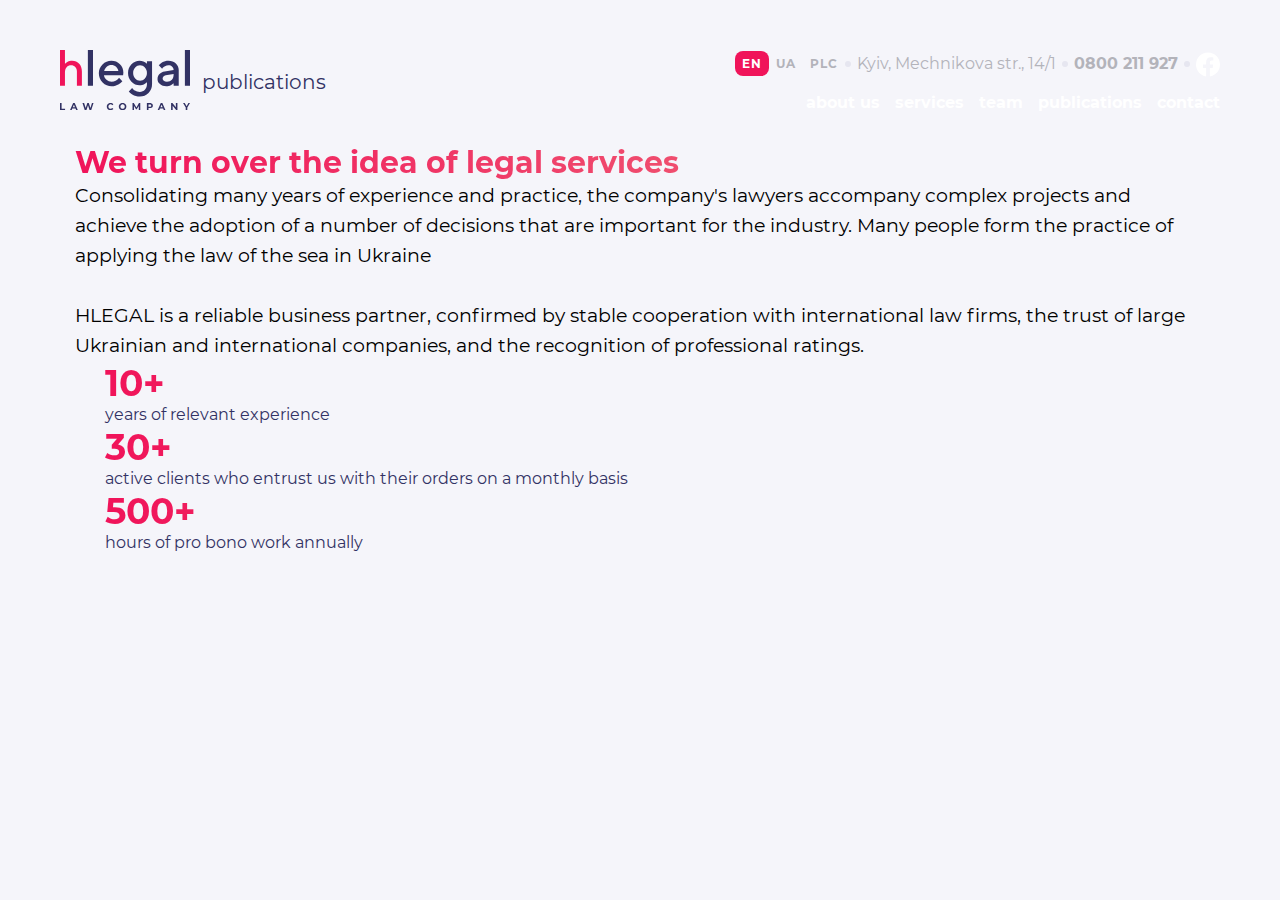
==== app/about.html @ d2486091 "about.html" ====
<!DOCTYPE html>
<html lang="en">
<head>
    <meta charset="UTF-8">
    <meta http-equiv="X-UA-Compatible" content="IE=edge">
    <meta name="viewport" content="width=device-width, initial-scale=1.0">
    <link rel="stylesheet" href="css/style.css">
    <title>Document</title>
</head>
<body class="body">
    <div class="container">
        <header class="header">
            <div class="header__top">
                <div class="header__lang header__lang--white">
                    <a class="header__lang-item  header__lang-item--active header__lang-item--white" href="#">en</a>
                    <a class="header__lang-item " href="#">ua</a>
                    <a class="header__lang-item" href="#">plc</a>
                </div>
                <div class="header__adress">Kyiv, Mechnikova str., 14/1</div>
                <a class="header__phone header__phone--white" href="tel:0800211927">0800 211 927</a>
                <a class="header__fb header__fb--white" href="#">
                    <svg width="24" height="25" viewBox="0 0 24 25" fill="none" xmlns="http://www.w3.org/2000/svg">
                        <path d="M24 12.5733C24 5.90541 18.6274 0.5 12 0.5C5.37258 0.5 0 5.90541 0 12.5733C0 18.5995 4.38823 23.5943 10.125 24.5V16.0633H7.07813V12.5733H10.125V9.91343C10.125 6.88755 11.9165 5.21615 14.6576 5.21615C15.9705 5.21615 17.3438 5.45195 17.3438 5.45195V8.42313H15.8306C14.3399 8.42313 13.875 9.35379 13.875 10.3086V12.5733H17.2031L16.6711 16.0633H13.875V24.5C19.6118 23.5943 24 18.5995 24 12.5733Z" fill="white"/>
                        </svg>
                </a>
            </div>
            <div class="header__logos">
                <a class="header__logo" href="#">
                    <img class="img-resonsive" src="./img/logo-black.svg" width="130" height="60"alt="">
                </a>
                <div class="header__page">
                    publications
                </div>
            </div>
            <nav class="main-menu">
                <button class="main-menu__btn main-menu__btn--white" type="button"></button>
                <ul class="main-menu__list">
                    <li><a href="#">about us</a></li>
                    <li><a href="#">services</a></li>
                    <li><a href="#">team</a></li>
                    <li><a href="#">publications</a></li>
                    <li class="main-menu__link"><a href="#">contact</a></li>
                </ul>
            </nav>
        </header>
    </div>
    <main class="main-white">
        <div class="container">
            <section class="main-white__intro">
                <h2>We turn over the idea of legal services</h2>
                <article class="main-white__text">
                    <h4 class="visually-hidden">Intro</h4>
                    <p class="main-white__padding">Consolidating many years of experience and practice, the company's lawyers accompany complex projects and achieve the adoption of a number of decisions that are important for the industry. Many people form the practice of applying the law of the sea in Ukraine</p>
                    <p>HLEGAL is a reliable business partner, confirmed by stable cooperation with international law firms, the trust of large Ukrainian and international companies, and the recognition of professional ratings.</p>
                </article>
                <div class="main-white__info">
                    <div class="main-white__item">
                        <p>10+</p>
                        <p>years of relevant experience</p>
                    </div>
                    <div class="main-white__item">
                        <p>30+</p>
                        <p>active clients who entrust us with their orders on a monthly basis</p>
                    </div>
                    <div class="main-white__item">
                        <p>500+</p>
                        <p>hours of pro bono work annually</p>
                    </div>
                </div>
            </section>
        </div>
    </main>
</body>
---- app/css/style.css ----
@font-face {
  font-family: 'Montserrat';
  src: url("../fonts/montserrat_bold.woff2") format("woff2"), url("../fonts/montserrat_bold.woff") format("woff");
  font-weight: 700;
  font-style: normal;
}

@font-face {
  font-family: 'Montserrat';
  src: url("../fonts/montserrat_regular.woff2") format("woff2"), url("../fonts/montserrat_regular.woff") format("woff");
  font-weight: 400;
  font-style: normal;
}

* {
  -webkit-box-sizing: border-box;
          box-sizing: border-box;
  margin: 0;
  text-decoration: none;
}

.body {
  font-family: 'Montserrat', 'Times New Roman', sans-serif;
  font-style: normal;
  font-weight: 400;
  background: #F5F5FA;
}

.container {
  max-width: 1470px;
  min-width: 375px;
  margin: 0 auto;
  padding: 0 15px;
}

.visually-hidden {
  position: absolute;
  width: 1px;
  height: 1px;
  margin: -1px;
  border: 0;
  padding: 0;
  clip: rect(0 0 0 0);
  overflow: hidden;
}

.img-resonsive {
  max-width: 100%;
  height: auto;
}

@media screen and (min-width: 768px) {
  .container {
    padding: 0 60px;
  }
  .container--clients {
    max-width: 1024px;
    min-width: 768px;
    padding: 0;
  }
}

@media screen and (min-width: 1024px) {
  .container--clients {
    max-width: 1470px;
    min-width: 1024px;
  }
}

.h-bg {
  background-image: url(../../img/symbol-sm.png);
  background-repeat: no-repeat;
  -o-object-fit: cover;
     object-fit: cover;
  height: 600px;
}

.h-bg__content {
  display: -webkit-box;
  display: -ms-flexbox;
  display: flex;
  -webkit-box-orient: vertical;
  -webkit-box-direction: normal;
      -ms-flex-direction: column;
          flex-direction: column;
  -webkit-box-align: center;
      -ms-flex-align: center;
          align-items: center;
  -webkit-box-pack: justify;
      -ms-flex-pack: justify;
          justify-content: space-between;
  height: 339px;
}

.h-bg__content h1 {
  font-weight: 700;
  font-size: 38px;
  line-height: 46px;
  text-align: center;
  color: #FFFFFF;
  padding-top: 129px;
  padding-bottom: 159px;
}

.h-bg__content a {
  width: 42px;
  height: 42px;
}

.h-bg__content a:hover circle {
  stroke: #F0145A;
}

.h-bg__content a:hover path {
  stroke: #F0145A;
}

@media screen and (min-width: 768px) {
  .h-bg {
    background-image: url(../../img/symbol-tabl.png);
    background-repeat: no-repeat;
    height: 1024px;
  }
  .h-bg__content h1 {
    padding-top: 269px;
    padding-bottom: 417px;
  }
}

@media screen and (min-width: 1024px) {
  .h-bg {
    background-image: url(../../img/symbol-lab.png);
    background-position: center top;
    height: 768px;
  }
  .h-bg__content h1 {
    padding-top: 245px;
    padding-bottom: 289px;
  }
}

.header {
  display: grid;
  grid-template-columns: 1fr -webkit-min-content;
  grid-template-columns: 1fr min-content;
  grid-template-rows: -webkit-min-content -webkit-min-content;
  grid-template-rows: min-content min-content;
  -webkit-box-align: center;
      -ms-flex-align: center;
          align-items: center;
}

.header__top {
  grid-column: span 2;
  display: -webkit-box;
  display: -ms-flexbox;
  display: flex;
  -webkit-box-pack: justify;
      -ms-flex-pack: justify;
          justify-content: space-between;
  -webkit-box-align: center;
      -ms-flex-align: center;
          align-items: center;
  padding: 10px 15px;
  background: rgba(245, 245, 250, 0.2);
  margin: 0 -15px;
}

.header__lang {
  display: -webkit-box;
  display: -ms-flexbox;
  display: flex;
}

.header__lang-item {
  font-weight: 700;
  font-size: 12px;
  line-height: 15px;
  color: #ffffff;
  text-align: center;
  letter-spacing: 1px;
  text-decoration: none;
  text-transform: uppercase;
  padding: 5px 7px;
  border-radius: 8px;
}

.header__lang-item:not(.header__lang-item--active):hover {
  color: #ffffff;
  background-color: rgba(255, 255, 255, 0.2);
}

.header__lang-item:not(.header__lang-item--active):active {
  color: #ffffff;
  background-color: #F0145A;
}

.header__lang-item--active {
  color: #ffffff;
  background-color: #F0145A;
}

.header__lang--white a:not(.header__lang-item--active) {
  color: #B3B3BA;
}

.header__lang--white a:not(.header__lang-item--active):not(.header__lang-item--active):hover {
  color: #ffffff;
  background-color: #F0145A;
}

.header__phone {
  font-weight: 700;
  font-size: 16px;
  line-height: 20px;
  color: #ffffff;
  text-decoration: none;
}

.header__phone:hover {
  color: #F0145A;
}

.header__phone--white {
  color: #B3B3BA;
}

.header__adress {
  font-weight: 400;
  font-size: 16px;
  line-height: 20px;
  color: #B3B3BA;
}

.header__fb {
  width: 24px;
  height: 24px;
}

.header__fb:hover path {
  fill: #F0145A;
}

.header__adress, .header__fb {
  display: none;
}

.header__logos {
  display: -webkit-box;
  display: -ms-flexbox;
  display: flex;
  -webkit-box-align: center;
      -ms-flex-align: center;
          align-items: center;
}

.header__logo {
  padding-top: 15px;
  width: 69px;
}

.header__page {
  display: -webkit-box;
  display: -ms-flexbox;
  display: flex;
  -webkit-box-align: center;
      -ms-flex-align: center;
          align-items: center;
  font-weight: 400;
  font-size: 20px;
  line-height: 24px;
  color: #323264;
}

.header__page::before {
  content: '';
  display: inline-block;
  background-image: url("../../img/slash-verysmall.svg");
  width: 12px;
  height: 26px;
}

@media screen and (min-width: 768px) {
  .header {
    grid-template-columns: 1fr;
    grid-template-rows: -webkit-min-content -webkit-min-content -webkit-min-content;
    grid-template-rows: min-content min-content min-content;
    padding-top: 50px;
  }
  .header__top {
    display: -webkit-box;
    display: -ms-flexbox;
    display: flex;
    -webkit-box-pack: start;
        -ms-flex-pack: start;
            justify-content: flex-start;
    -webkit-box-align: center;
        -ms-flex-align: center;
            align-items: center;
    padding: 0 15px;
    background: none;
  }
  .header__adress {
    display: -webkit-box;
    display: -ms-flexbox;
    display: flex;
    -webkit-box-align: center;
        -ms-flex-align: center;
            align-items: center;
  }
  .header__adress::before {
    content: '';
    margin-right: 6px;
    display: inline-block;
    width: 6px;
    height: 6px;
    border-radius: 50%;
    background-color: #E6E6F0;
  }
  .header__phone {
    display: -webkit-box;
    display: -ms-flexbox;
    display: flex;
    -webkit-box-align: center;
        -ms-flex-align: center;
            align-items: center;
  }
  .header__phone::before {
    content: '';
    margin: 0 6px;
    display: inline-block;
    width: 6px;
    height: 6px;
    border-radius: 50%;
    background-color: #E6E6F0;
  }
  .header__phone::after {
    content: '';
    margin: 0 6px;
    display: inline-block;
    width: 6px;
    height: 6px;
    border-radius: 50%;
    background-color: #E6E6F0;
  }
  .header__fb {
    display: block;
  }
  .header__logos {
    grid-column: span 2;
  }
  .header__logo {
    padding: 30px 0;
    width: 130px;
  }
}

@media screen and (min-width: 1024px) {
  .header {
    grid-template-columns: 1fr -webkit-max-content;
    grid-template-columns: 1fr max-content;
    grid-template-rows: -webkit-min-content -webkit-min-content;
    grid-template-rows: min-content min-content;
    gap: 16.5px;
    padding-top: 50px;
  }
  .header__top {
    align-self: flex-end;
    padding: 0 15px;
    grid-column-start: 2;
  }
  .header__logos {
    grid-column-start: 1;
    grid-column-end: 2;
    grid-row-start: 1;
    grid-row-end: -1;
  }
  .header__logo {
    padding: 0;
    width: 130px;
  }
}

.main-menu__btn {
  width: 32px;
  height: 32px;
  background-image: url(../../img/hamburger-white.png);
  border: 0;
  background-color: transparent;
  cursor: pointer;
}

.main-menu__btn--white {
  background-image: url(../../img/hamburger.png);
}

.main-menu__list {
  position: absolute;
  right: 0;
  top: 102px;
  width: 100%;
  list-style: none;
  padding: 64px 12px 12px 12px;
  text-align: center;
  background: #FFFFFF;
  border-radius: 12px 12px 0px 0px;
  display: none;
}

.main-menu__list li:not(:last-child) {
  padding-bottom: 15px;
}

.main-menu__list a {
  font-weight: 700;
  font-size: 24px;
  line-height: 29px;
  color: #24A3FF;
  text-decoration: none;
  padding: 7px 0;
}

.main-menu__list a:hover {
  color: #0085FF;
}

.main-menu__list a:active {
  color: #006CCF;
}

.main-menu__list .accent {
  color: #F0145A;
}

@media screen and (min-width: 768px) {
  .main-menu__btn {
    display: none;
  }
  .main-menu__list {
    position: relative;
    right: 0;
    top: 0;
    display: -webkit-box;
    display: -ms-flexbox;
    display: flex;
    list-style: none;
    padding: 12px;
    text-align: center;
    background: none;
    border-radius: 0;
    padding: 0;
  }
  .main-menu__list li {
    margin-right: 15px;
    padding: 0;
  }
  .main-menu__list li:not(:last-child) {
    padding-bottom: 0;
  }
  .main-menu__list li a {
    padding: 0;
    padding-bottom: 3px;
    font-weight: 700;
    font-size: 16px;
    line-height: 20px;
    color: #ffffff;
  }
  .main-menu__list li a:hover {
    color: #ffffff;
    border-bottom: 2px solid #ffffff;
  }
  .main-menu__list li a:active {
    color: #F0145A;
    border-bottom: 2px solid #F0145A;
  }
}

@media screen and (min-width: 1024px) {
  .main-menu {
    -ms-flex-item-align: start;
        align-self: flex-start;
  }
  .main-menu__list {
    -webkit-box-pack: end;
        -ms-flex-pack: end;
            justify-content: flex-end;
  }
  .main-menu li:last-child {
    margin-right: 0;
  }
}

.gradient {
  position: relative;
  background: linear-gradient(228.57deg, #323264 11.93%, #323264 57.17%, #643E72 87.46%);
  border-radius: 0px 0px 12px 12px;
}

.gradient::before {
  content: '';
  background: #CACADB;
  border-radius: 0px 0px 12px 12px;
  position: absolute;
  left: 20px;
  right: 20px;
  bottom: -10px;
  height: 10px;
}

.gradient::after {
  content: '';
  background: #E7E7F2;
  border-radius: 0px 0px 12px 12px;
  position: absolute;
  left: 40px;
  right: 40px;
  bottom: -20px;
  height: 10px;
}

.gradient-slider {
  padding: 30px 15px;
}

.gradient-slider__block {
  border-bottom: 4px solid rgba(255, 255, 255, 0.3);
}

.gradient-slider__box {
  display: -webkit-box;
  display: -ms-flexbox;
  display: flex;
  overflow: auto;
  overflow: -mon-scrollbars-none;
  -ms-overflow-style: none;
}

.gradient-slider__box::-webkit-scrollbar {
  width: 0;
}

.gradient-slider__box button {
  cursor: pointer;
  white-space: nowrap;
  font-weight: 700;
  font-size: 30px;
  line-height: 37px;
  color: #B3B3BA;
  background-color: transparent;
  border: none;
  padding: 0;
  margin-right: 30px;
}

.gradient-slider__btn--active {
  background: linear-gradient(90.13deg, #EF8080 0.84%, #F0145A 99.96%);
  -webkit-background-clip: text;
  -webkit-text-fill-color: transparent;
  background-clip: text;
  text-fill-color: transparent;
  font-weight: 700;
  font-size: 30px;
  line-height: 37px;
}

.gradient-slider__btn:not(.gradient-slider__btn--active):hover {
  background: linear-gradient(323.35deg, #F0145A 6.7%, #693264 70.36%);
  -webkit-background-clip: text;
  -webkit-text-fill-color: transparent;
  background-clip: text;
  text-fill-color: transparent;
}

.gradient-slider__btn:not(.gradient-slider__btn--active):active {
  background: linear-gradient(90.13deg, #EF8080 0.84%, #F0145A 99.96%);
  -webkit-background-clip: text;
  -webkit-text-fill-color: transparent;
  background-clip: text;
  text-fill-color: transparent;
  font-weight: 700;
  font-size: 30px;
  line-height: 37px;
}

.gradient-slider__text {
  padding-top: 30px;
}

.gradient-slider__text h3 {
  font-weight: 700;
  font-size: 20px;
  line-height: 24px;
  color: #ffffff;
  padding-bottom: 30px;
}

.gradient-slider__text p {
  font-weight: 400;
  font-size: 19px;
  line-height: 30px;
  color: #ffffff;
}

@media screen and (min-width: 768px) {
  .gradient-slider {
    padding: 60px 0;
  }
  .gradient-slider button {
    white-space: nowrap;
    font-size: 38px;
    line-height: 46px;
    margin-right: 30px;
  }
  .gradient-slider__btn:not(.gradient-slider__btn--active):hover {
    font-size: 38px;
    line-height: 46px;
  }
  .gradient-slider__text {
    padding-right: 15px;
    padding-top: 60px;
  }
  .gradient-slider__text h3 {
    font-weight: 700;
    font-size: 30px;
    line-height: 37px;
    color: #ffffff;
  }
}

@media screen and (min-width: 1024px) {
  .gradient-slider {
    display: grid;
    grid-template-columns: -webkit-min-content 1fr;
    grid-template-columns: min-content 1fr;
    grid-template-rows: -webkit-min-content;
    grid-template-rows: min-content;
    gap: 60px;
    -webkit-box-align: center;
        -ms-flex-align: center;
            align-items: center;
  }
  .gradient-slider__block {
    width: 439px;
    height: 303px;
    border-bottom: 0;
  }
  .gradient-slider__box {
    -webkit-box-orient: vertical;
    -webkit-box-direction: normal;
        -ms-flex-direction: column;
            flex-direction: column;
    -webkit-box-align: end;
        -ms-flex-align: end;
            align-items: flex-end;
    padding-right: 60px;
    border-right: 4px solid rgba(255, 255, 255, 0.3);
  }
  .gradient-slider__box button {
    text-align: right;
    -ms-flex-preferred-size: content;
        flex-basis: content;
    margin: 15px 0;
  }
  .gradient-slider__text {
    padding: 0;
  }
}

.gradient-content {
  display: -webkit-box;
  display: -ms-flexbox;
  display: flex;
  -webkit-box-orient: vertical;
  -webkit-box-direction: normal;
      -ms-flex-direction: column;
          flex-direction: column;
  padding: 0px 15px 60px;
}

.gradient-content__block {
  display: grid;
  grid-template-columns: 1fr;
  grid-template-rows: repeat(6, -webkit-min-content);
  grid-template-rows: repeat(6, min-content);
}

.gradient-content__arrow {
  -ms-flex-item-align: start;
      align-self: flex-start;
  display: -webkit-box;
  display: -ms-flexbox;
  display: flex;
  -webkit-box-align: center;
      -ms-flex-align: center;
          align-items: center;
  justify-items: flex-start;
  margin-bottom: 10px;
  font-weight: 700;
  font-size: 14px;
  line-height: 17px;
  color: #24A3FF;
  letter-spacing: 1px;
  text-transform: uppercase;
  text-decoration: none;
}

.gradient-content__arrow::after {
  content: '';
  display: inline-block;
  border: 3px solid #24A3FF;
  border-width: 0 3px 3px 0;
  display: inline-block;
  padding: 3px;
  transform: rotate(-45deg);
  -webkit-transform: rotate(-45deg);
}

.gradient-content__arrow:hover {
  color: #F0145A;
}

.gradient-content__arrow:hover::after {
  border: 3px solid #F0145A;
  border-left: 0;
  border-top: 0;
}

.gradient-content__title {
  background: linear-gradient(90.13deg, #F0145A 0.84%, #EF8080 99.96%);
  -webkit-background-clip: text;
  -webkit-text-fill-color: transparent;
  background-clip: text;
  text-fill-color: transparent;
  font-weight: 700;
  font-size: 30px;
  line-height: 37px;
}

.gradient-content__box {
  padding-top: 30px;
}

.gradient-content__box h3 {
  font-weight: 700;
  font-size: 22px;
  line-height: 27px;
  color: #24A3FF;
  padding-top: 30px;
  padding-bottom: 15px;
}

.gradient-content__box p {
  font-weight: 400;
  font-size: 16px;
  line-height: 26px;
  color: #ffffff;
}

.gradient-content__icon {
  display: inline-block;
  background: #ffffff;
  border-radius: 24px;
  padding: 14px;
}

.gradient-content__icon img {
  display: block;
}

@media screen and (min-width: 768px) {
  .gradient-content {
    padding-left: 0;
    padding-right: 0;
  }
  .gradient-content__title {
    font-size: 38px;
    line-height: 46px;
  }
  .gradient-content__block {
    display: grid;
    grid-template-columns: 1fr  1fr;
    grid-template-rows: repeat(3, -webkit-min-content);
    grid-template-rows: repeat(3, min-content);
    gap: 60px;
    padding-top: 60px;
  }
  .gradient-content__box {
    padding-top: 0;
  }
  .gradient-content__box h3 {
    font-weight: 700;
    font-size: 22px;
    line-height: 27px;
    color: #24A3FF;
    padding-top: 30px;
    padding-bottom: 15px;
  }
  .gradient-content__box p {
    font-weight: 400;
    font-size: 16px;
    line-height: 26px;
    color: #ffffff;
  }
}

@media screen and (min-width: 1024px) {
  .gradient-content__block {
    display: grid;
    grid-template-columns: 1fr  1fr 1fr;
    grid-template-rows: repeat(2, -webkit-min-content);
    grid-template-rows: repeat(2, min-content);
  }
}

.main-content {
  padding-top: 50px;
}

.main-content__slider {
  display: grid;
  grid-template-columns: 1fr;
  grid-template-rows: -webkit-min-content -webkit-min-content -webkit-min-content;
  grid-template-rows: min-content min-content min-content;
  gap: 30px;
}

.main-content__pic {
  padding: 0 15px;
}

.main-content__pic img {
  height: 500px;
  width: 100%;
  -o-object-fit: cover;
     object-fit: cover;
  display: block;
  border-radius: 12px 12px 0px 0px;
}

.main-content__text {
  display: -webkit-box;
  display: -ms-flexbox;
  display: flex;
  -webkit-box-orient: vertical;
  -webkit-box-direction: normal;
      -ms-flex-direction: column;
          flex-direction: column;
  padding: 0 30px 30px 45px;
}

.main-content__title {
  background: linear-gradient(90.13deg, #F0145A 0.84%, #EF8080 99.96%);
  -webkit-background-clip: text;
  -webkit-text-fill-color: transparent;
  background-clip: text;
  text-fill-color: transparent;
  font-weight: 700;
  font-size: 30px;
  line-height: 37px;
  padding-top: 5px;
  padding-bottom: 30px;
}

.main-content__regular {
  font-weight: 700;
  font-size: 16px;
  line-height: 20px;
  color: #B3B3BA;
  padding-bottom: 6px;
}

.main-content__small {
  font-weight: 400;
  font-size: 14px;
  line-height: 22px;
  color: #B3B3BA;
}

.main-content__btn {
  justify-self: center;
}

.main-content__circle {
  width: 16px;
  height: 16px;
  border-radius: 50%;
  border: 0;
  background-color: rgba(36, 163, 255, 0.2);
}

.main-content__circle:hover:not(.main-content__circle--active) {
  background-color: rgba(36, 163, 255, 0.6);
}

.main-content__circle--active {
  background-color: #24a3ff;
}

.main-content__circle:active {
  background-color: #24a3ff;
}

.main-content__clients {
  text-align: center;
  padding-top: 60px;
  margin: 0 -15px;
}

.main-content__clients h2 {
  font-weight: 700;
  font-size: 14px;
  line-height: 17px;
  color: #323264;
  letter-spacing: 1px;
  text-transform: uppercase;
  padding-bottom: 30px;
}

.main-content__list--none {
  display: none;
}

.main-content__list-1 {
  height: 120px;
  background: #1C4280;
  display: -webkit-box;
  display: -ms-flexbox;
  display: flex;
  -webkit-box-pack: center;
      -ms-flex-pack: center;
          justify-content: center;
  -webkit-box-align: center;
      -ms-flex-align: center;
          align-items: center;
}

.main-content__list-1 img {
  padding: 0;
  width: 217px;
  height: 48px;
}

.main-content__list-2 {
  height: 120px;
  background: #143646;
  display: -webkit-box;
  display: -ms-flexbox;
  display: flex;
  -webkit-box-pack: center;
      -ms-flex-pack: center;
          justify-content: center;
  -webkit-box-align: center;
      -ms-flex-align: center;
          align-items: center;
}

.main-content__list-2 img {
  padding: 0;
  width: 199px;
  height: 32px;
}

.main-content__list-3 {
  height: 120px;
  background: transparent;
  background: -webkit-gradient(linear, left bottom, left top, from(#F48B30), to(#F48B30)), #F48B30;
  background: linear-gradient(0deg, #F48B30, #F48B30), #F48B30;
  display: -webkit-box;
  display: -ms-flexbox;
  display: flex;
  -webkit-box-pack: center;
      -ms-flex-pack: center;
          justify-content: center;
  -webkit-box-align: center;
      -ms-flex-align: center;
          align-items: center;
}

.main-content__list-3 img {
  padding: 0;
  width: 179px;
  height: 44px;
}

.main-content__list-4 {
  height: 120px;
  background: #9E4DC3;
  display: -webkit-box;
  display: -ms-flexbox;
  display: flex;
  -webkit-box-pack: center;
      -ms-flex-pack: center;
          justify-content: center;
  -webkit-box-align: center;
      -ms-flex-align: center;
          align-items: center;
}

.main-content__list-4 img {
  padding: 0;
  width: 180px;
  height: 42px;
}

.main-content__list-5 {
  height: 120px;
  background: #FD9339;
  display: -webkit-box;
  display: -ms-flexbox;
  display: flex;
  -webkit-box-pack: center;
      -ms-flex-pack: center;
          justify-content: center;
  -webkit-box-align: center;
      -ms-flex-align: center;
          align-items: center;
}

.main-content__list-5 img {
  padding: 0;
  width: 174px;
  height: 44px;
}

.main-content__list-6 {
  height: 120px;
  background: #E2E2E4;
  display: -webkit-box;
  display: -ms-flexbox;
  display: flex;
  -webkit-box-pack: center;
      -ms-flex-pack: center;
          justify-content: center;
  -webkit-box-align: center;
      -ms-flex-align: center;
          align-items: center;
}

.main-content__list-6 img {
  padding: 0;
  width: 194px;
  height: 48px;
}

.main-content__list-7 {
  height: 120px;
  background: #C71C36;
  display: -webkit-box;
  display: -ms-flexbox;
  display: flex;
  -webkit-box-pack: center;
      -ms-flex-pack: center;
          justify-content: center;
  -webkit-box-align: center;
      -ms-flex-align: center;
          align-items: center;
}

.main-content__list-7 img {
  padding: 0;
  width: 138px;
  height: 61px;
}

.main-content__list-8 {
  height: 120px;
  background: #DCF3F9;
  display: -webkit-box;
  display: -ms-flexbox;
  display: flex;
  -webkit-box-pack: center;
      -ms-flex-pack: center;
          justify-content: center;
  -webkit-box-align: center;
      -ms-flex-align: center;
          align-items: center;
}

.main-content__list-8 img {
  padding: 0;
  width: 146px;
  height: 76px;
}

.main-content__list-9 {
  height: 120px;
  background: #E2E2E4;
  display: -webkit-box;
  display: -ms-flexbox;
  display: flex;
  -webkit-box-pack: center;
      -ms-flex-pack: center;
          justify-content: center;
  -webkit-box-align: center;
      -ms-flex-align: center;
          align-items: center;
}

.main-content__list-9 img {
  padding: 0;
  width: 182px;
  height: 60px;
}

.main-content__list-10 {
  height: 120px;
  background: #282240;
  display: -webkit-box;
  display: -ms-flexbox;
  display: flex;
  -webkit-box-pack: center;
      -ms-flex-pack: center;
          justify-content: center;
  -webkit-box-align: center;
      -ms-flex-align: center;
          align-items: center;
}

.main-content__list-10 img {
  padding: 0;
  width: 181px;
  height: 38px;
}

.main-content__list-11 {
  height: 120px;
  background: #1D4568;
  display: -webkit-box;
  display: -ms-flexbox;
  display: flex;
  -webkit-box-pack: center;
      -ms-flex-pack: center;
          justify-content: center;
  -webkit-box-align: center;
      -ms-flex-align: center;
          align-items: center;
}

.main-content__list-11 img {
  padding: 0;
  width: 189px;
  height: 46px;
}

.main-content__list-12 {
  height: 120px;
  background: #000000;
  display: -webkit-box;
  display: -ms-flexbox;
  display: flex;
  -webkit-box-pack: center;
      -ms-flex-pack: center;
          justify-content: center;
  -webkit-box-align: center;
      -ms-flex-align: center;
          align-items: center;
}

.main-content__list-12 img {
  padding: 0;
  width: 152px;
  height: 95px;
}

.main-content__list {
  display: none;
}

.main-content__recommended {
  padding-top: 30px;
}

.main-content__recommended h2 {
  background: linear-gradient(90.13deg, #F0145A 0.84%, #EF8080 99.96%);
  -webkit-background-clip: text;
  -webkit-text-fill-color: transparent;
  background-clip: text;
  text-fill-color: transparent;
  font-weight: 700;
  font-size: 30px;
  line-height: 37px;
  padding-top: 5px;
  padding-bottom: 30px;
}

.main-content__block {
  display: grid;
  grid-template-columns: 1fr;
  grid-template-rows: repeat(3, -webkit-min-content);
  grid-template-rows: repeat(3, min-content);
}

.main-content__arrow {
  -ms-flex-item-align: start;
      align-self: flex-start;
  font-weight: 700;
  font-size: 14px;
  line-height: 17px;
  color: #24A3FF;
  display: -webkit-box;
  display: -ms-flexbox;
  display: flex;
  -webkit-box-align: center;
      -ms-flex-align: center;
          align-items: center;
  letter-spacing: 1px;
  text-transform: uppercase;
  text-decoration: none;
}

.main-content__arrow::after {
  content: '';
  display: inline-block;
  border: 3px solid #24A3FF;
  border-width: 0 3px 3px 0;
  display: inline-block;
  padding: 3px;
  transform: rotate(-45deg);
  -webkit-transform: rotate(-45deg);
}

.main-content__arrow:hover {
  color: #F0145A;
}

.main-content__arrow:hover::after {
  border: 3px solid #F0145A;
  border-left: 0;
  border-top: 0;
}

.main-content__item img {
  border-radius: 8px 8px 0px 0px;
  width: 100%;
  height: 200px;
  -o-object-fit: cover;
     object-fit: cover;
}

.main-content__box {
  padding: 30px;
}

.main-content__box h3 {
  font-weight: 700;
  font-size: 16px;
  line-height: 20px;
  color: #24A3FF;
}

.main-content__date {
  font-weight: 700;
  font-size: 12px;
  line-height: 15px;
  color: #B3B3BA;
  letter-spacing: 1px;
  text-transform: uppercase;
  padding-top: 15px;
  padding-bottom: 34px;
}

.main-content__info {
  font-weight: 400;
  font-size: 14px;
  line-height: 22px;
  color: #000000;
}

@media screen and (min-width: 768px) {
  .main-content {
    padding-top: 80px;
  }
  .main-content__slider {
    margin: 0;
    display: grid;
    grid-template-columns: 1fr;
    grid-template-rows: -webkit-min-content -webkit-min-content -webkit-min-content;
    grid-template-rows: min-content min-content min-content;
  }
  .main-content__title {
    font-size: 38px;
    line-height: 46px;
  }
  .main-content__text {
    padding-bottom: 30px;
  }
  .main-content__clients {
    margin: 0;
  }
  .main-content__grid {
    display: grid;
    grid-template-columns: repeat(3, 1fr);
    grid-template-rows: repeat(4, 120px);
  }
  .main-content__list {
    display: -webkit-box;
    display: -ms-flexbox;
    display: flex;
  }
  .main-content__recommended {
    display: -webkit-box;
    display: -ms-flexbox;
    display: flex;
    -webkit-box-orient: vertical;
    -webkit-box-direction: normal;
        -ms-flex-direction: column;
            flex-direction: column;
    -webkit-box-pack: center;
        -ms-flex-pack: center;
            justify-content: center;
  }
  .main-content__block {
    display: grid;
    grid-template-columns: repeat(2, 1fr);
    grid-template-rows: repeat(2, -webkit-min-content);
    grid-template-rows: repeat(2, min-content);
    gap: 30px;
  }
  .main-content__item--span {
    grid-column: span 2;
  }
}

@media screen and (min-width: 1024px) {
  .main-content__slider {
    margin: 0;
    display: grid;
    grid-template-columns: -webkit-min-content 1fr;
    grid-template-columns: min-content 1fr;
    grid-template-rows: -webkit-min-content -webkit-min-content;
    grid-template-rows: min-content min-content;
  }
  .main-content__pic img {
    height: 100%;
    width: 400px;
    border-radius: 12px 0px 0px 12px;
  }
  .main-content__btn {
    grid-column: span 2;
  }
  .main-content__grid {
    grid-template-columns: repeat(4, 1fr);
    grid-template-rows: repeat(3, 120px);
  }
  .main-content__block {
    grid-template-columns: repeat(3, 1fr);
    grid-template-rows: -webkit-min-content;
    grid-template-rows: min-content;
  }
  .main-content__item--span {
    grid-column: span 1;
  }
}

@media screen and (min-width: 1440px) {
  .main-content__slider {
    display: grid;
    grid-template-columns: -webkit-min-content 1fr;
    grid-template-columns: min-content 1fr;
    grid-template-rows: 344px;
  }
}

.footer__box {
  display: grid;
  grid-template-columns: 1fr;
  grid-template-rows: repeat(3, -webkit-min-content);
  grid-template-rows: repeat(3, min-content);
  -webkit-box-align: center;
      -ms-flex-align: center;
          align-items: center;
  justify-items: center;
  padding-top: 62px;
  padding-bottom: 30px;
}

.footer__top {
  display: -webkit-box;
  display: -ms-flexbox;
  display: flex;
  -webkit-box-orient: vertical;
  -webkit-box-direction: normal;
      -ms-flex-direction: column;
          flex-direction: column;
  -webkit-box-align: center;
      -ms-flex-align: center;
          align-items: center;
}

.footer__mid {
  display: -webkit-box;
  display: -ms-flexbox;
  display: flex;
  -webkit-box-orient: vertical;
  -webkit-box-direction: normal;
      -ms-flex-direction: column;
          flex-direction: column;
  -webkit-box-align: center;
      -ms-flex-align: center;
          align-items: center;
  padding-top: 21px;
  padding-bottom: 30px;
}

.footer__adress {
  font-weight: 400;
  font-size: 16px;
  line-height: 20px;
  color: #323264;
}

.footer__map {
  padding-top: 10px;
  font-weight: 700;
  font-size: 12px;
  line-height: 15px;
  color: #24A3FF;
  letter-spacing: 1px;
  text-transform: uppercase;
}

.footer__map:hover {
  color: #F0145A;
}

.footer__fb {
  width: 39px;
  height: 38px;
}

.footer__fb:hover path {
  fill: #F0145A;
}

.footer__phone {
  margin: 10px 0;
  font-weight: 700;
  font-size: 16px;
  line-height: 20px;
  color: #46466E;
}

.footer__email {
  font-weight: 700;
  font-size: 16px;
  line-height: 20px;
  color: #24A3FF;
}

.footer__email:hover {
  color: #F0145A;
}

.footer__text {
  font-weight: 400;
  font-size: 16px;
  line-height: 20px;
  color: #B3B3BA;
}

@media screen and (min-width: 768px) {
  .footer__box {
    display: grid;
    grid-template-columns: 1fr 1fr;
    grid-template-rows: -webkit-min-content -webkit-min-content;
    grid-template-rows: min-content min-content;
    padding-top: 62px;
    padding-bottom: 30px;
  }
  .footer__top {
    grid-column-start: 1;
    grid-row-start: 1;
    justify-self: flex-start;
    display: -webkit-box;
    display: -ms-flexbox;
    display: flex;
    -webkit-box-orient: horizontal;
    -webkit-box-direction: reverse;
        -ms-flex-direction: row-reverse;
            flex-direction: row-reverse;
    -webkit-box-align: center;
        -ms-flex-align: center;
            align-items: center;
  }
  .footer__mid {
    grid-column-start: 1;
    grid-row-start: 2;
    grid-column: span 2;
    justify-self: flex-start;
    display: -webkit-box;
    display: -ms-flexbox;
    display: flex;
    -webkit-box-orient: horizontal;
    -webkit-box-direction: normal;
        -ms-flex-direction: row;
            flex-direction: row;
    -webkit-box-align: center;
        -ms-flex-align: center;
            align-items: center;
    padding-top: 21px;
    padding-bottom: 30px;
  }
  .footer__map {
    display: -webkit-box;
    display: -ms-flexbox;
    display: flex;
    -webkit-box-align: center;
        -ms-flex-align: center;
            align-items: center;
    -webkit-box-ordinal-group: -1;
        -ms-flex-order: -2;
            order: -2;
    padding: 0;
  }
  .footer__map::before {
    content: '';
    display: block;
    width: 6px;
    height: 6px;
    border-radius: 50%;
    background: #B3B3BA;
    margin: 0 10px;
  }
  .footer__phone {
    display: -webkit-box;
    display: -ms-flexbox;
    display: flex;
    -webkit-box-align: center;
        -ms-flex-align: center;
            align-items: center;
  }
  .footer__phone::before {
    content: '';
    display: block;
    width: 6px;
    height: 6px;
    border-radius: 50%;
    background: #B3B3BA;
    margin: 0 10px;
  }
  .footer__email {
    display: -webkit-box;
    display: -ms-flexbox;
    display: flex;
    -webkit-box-align: center;
        -ms-flex-align: center;
            align-items: center;
  }
  .footer__email::before {
    content: '';
    display: block;
    width: 6px;
    height: 6px;
    border-radius: 50%;
    background: #B3B3BA;
    margin: 0 10px;
  }
  .footer__text {
    justify-self: flex-end;
  }
}

.main-white {
  padding-top: 30px;
}

.main-white__intro {
  padding: 0 15px;
}

.main-white__intro h2 {
  background: linear-gradient(90.13deg, #F0145A 0.84%, #EF8080 99.96%);
  -webkit-background-clip: text;
  -webkit-text-fill-color: transparent;
  background-clip: text;
  text-fill-color: transparent;
  font-weight: 700;
  font-size: 30px;
  line-height: 37px;
}

.main-white__text p {
  font-weight: 400;
  font-size: 19px;
  line-height: 30px;
  color: #000000;
}

.main-white__padding {
  padding-bottom: 30px;
}

.main-white__item {
  padding: 0 30px;
}

.main-white__item p:first-child {
  background: linear-gradient(90.13deg, #F0145A 0.84%, #EF8080 99.96%);
  -webkit-background-clip: text;
  -webkit-text-fill-color: transparent;
  background-clip: text;
  text-fill-color: transparent;
  font-weight: 700;
  font-size: 30px;
  line-height: 37px;
  font-size: 36px;
  line-height: 44px;
}

.main-white__item p:last-child {
  font-weight: 400;
  font-size: 16px;
  line-height: 20px;
  color: #323264;
}

/*# sourceMappingURL=style.css.map */
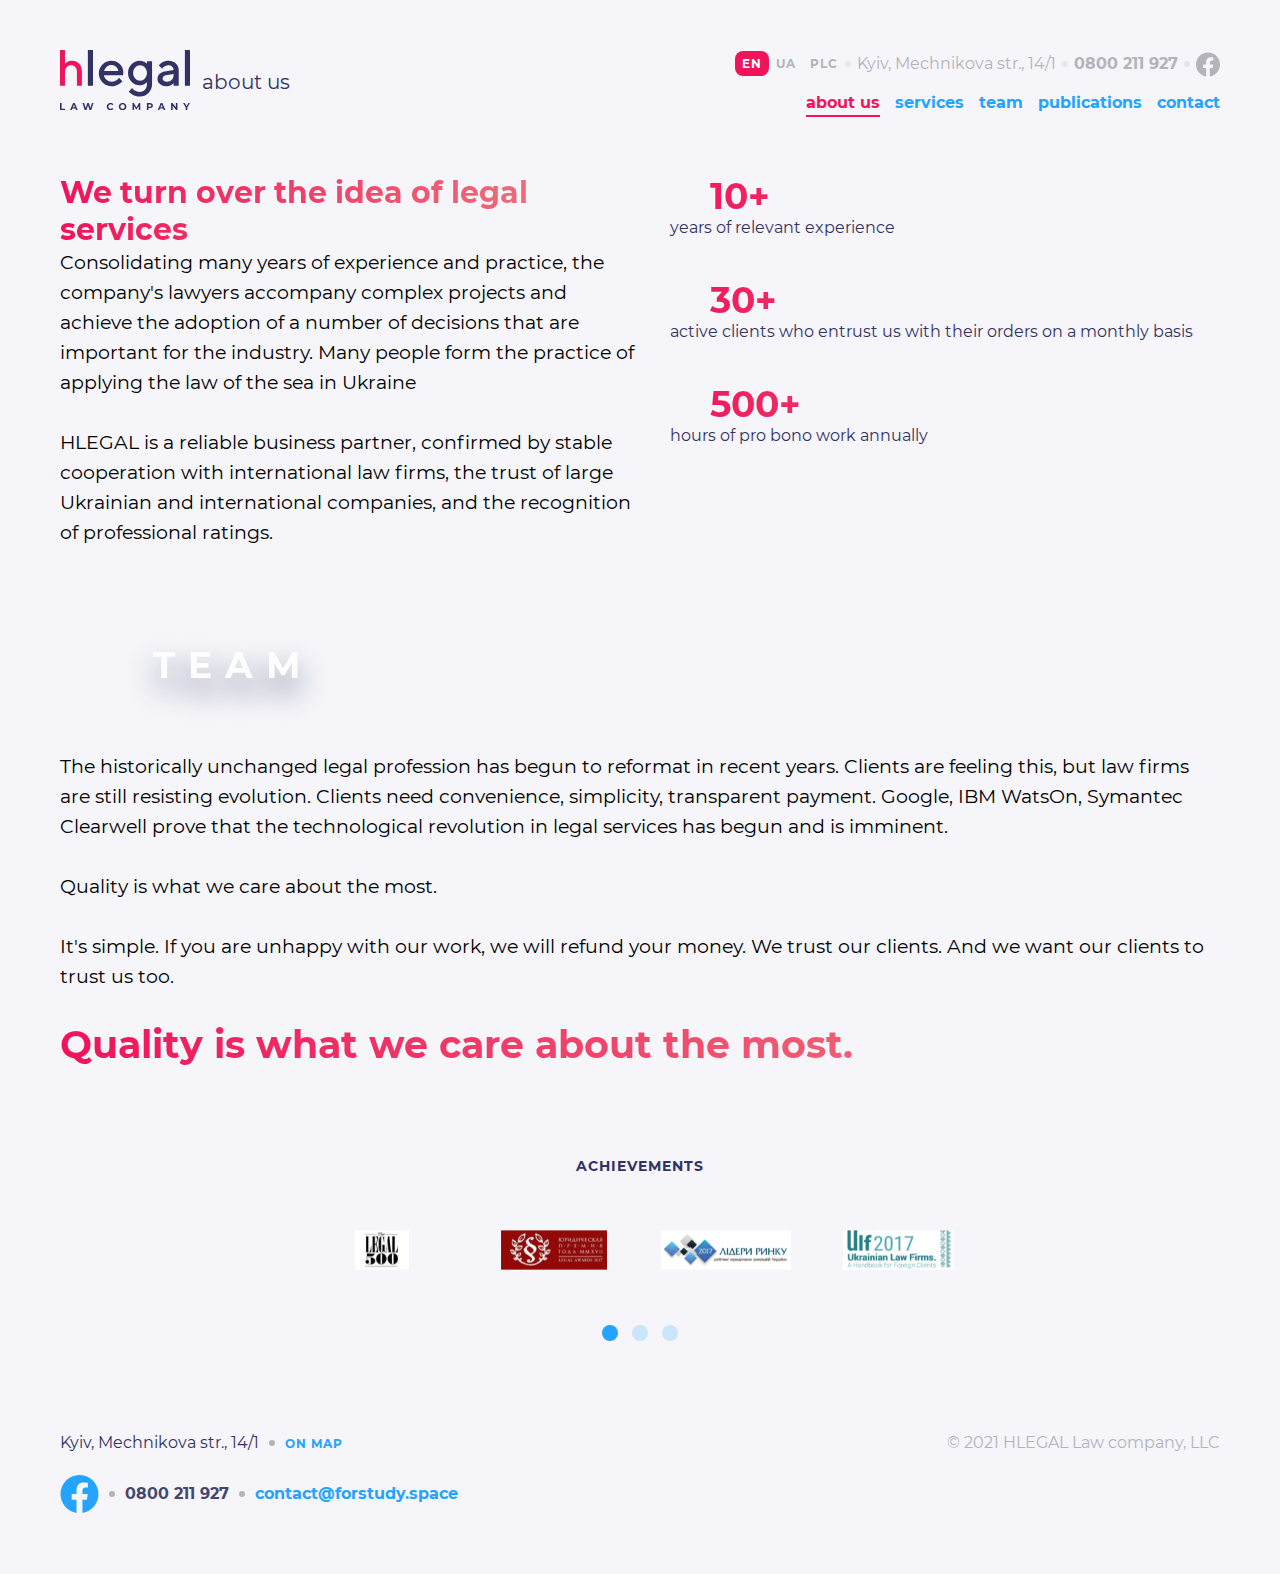
==== commit 85a81fc2: "about second" ====
--- a/app/about.html
+++ b/app/about.html
@@ -20,26 +20,27 @@
                 <a class="header__phone header__phone--white" href="tel:0800211927">0800 211 927</a>
                 <a class="header__fb header__fb--white" href="#">
                     <svg width="24" height="25" viewBox="0 0 24 25" fill="none" xmlns="http://www.w3.org/2000/svg">
-                        <path d="M24 12.5733C24 5.90541 18.6274 0.5 12 0.5C5.37258 0.5 0 5.90541 0 12.5733C0 18.5995 4.38823 23.5943 10.125 24.5V16.0633H7.07813V12.5733H10.125V9.91343C10.125 6.88755 11.9165 5.21615 14.6576 5.21615C15.9705 5.21615 17.3438 5.45195 17.3438 5.45195V8.42313H15.8306C14.3399 8.42313 13.875 9.35379 13.875 10.3086V12.5733H17.2031L16.6711 16.0633H13.875V24.5C19.6118 23.5943 24 18.5995 24 12.5733Z" fill="white"/>
+                        <path d="M24 12.5733C24 5.90541 18.6274 0.5 12 0.5C5.37258 0.5 0 5.90541 0 12.5733C0 18.5995 4.38823 23.5943 10.125 24.5V16.0633H7.07813V12.5733H10.125V9.91343C10.125 6.88755 11.9165 5.21615 14.6576 5.21615C15.9705 5.21615 17.3438 5.45195 17.3438 5.45195V8.42313H15.8306C14.3399 8.42313 13.875 9.35379 13.875 10.3086V12.5733H17.2031L16.6711 16.0633H13.875V24.5C19.6118 23.5943 24 18.5995 24 12.5733Z" fill="#B3B3BA"/>
                         </svg>
+                          
                 </a>
             </div>
             <div class="header__logos">
-                <a class="header__logo" href="#">
-                    <img class="img-resonsive" src="./img/logo-black.svg" width="130" height="60"alt="">
+                <a class="header__logo" href="index.html">
+                    <img class="img-resonsive" src="./img/logo-black.svg" width="130" height="60"alt="logo">
                 </a>
                 <div class="header__page">
-                    publications
+                    about us
                 </div>
             </div>
             <nav class="main-menu">
                 <button class="main-menu__btn main-menu__btn--white" type="button"></button>
                 <ul class="main-menu__list">
-                    <li><a href="#">about us</a></li>
-                    <li><a href="#">services</a></li>
-                    <li><a href="#">team</a></li>
-                    <li><a href="#">publications</a></li>
-                    <li class="main-menu__link"><a href="#">contact</a></li>
+                    <li><a class="main-menu__item main-menu__item--accent main-menu__item--white" href="#">about us</a></li>
+                    <li><a class="main-menu__item main-menu__item--white" href="#">services</a></li>
+                    <li><a class="main-menu__item main-menu__item--white" href="#">team</a></li>
+                    <li><a class="main-menu__item main-menu__item--white" href="#">publications</a></li>
+                    <li><a class="main-menu__item main-menu__item--white" href="#">contact</a></li>
                 </ul>
             </nav>
         </header>
@@ -47,27 +48,81 @@
     <main class="main-white">
         <div class="container">
             <section class="main-white__intro">
-                <h2>We turn over the idea of legal services</h2>
+                <h2 class="visually-hidden">Intro</h2>
                 <article class="main-white__text">
-                    <h4 class="visually-hidden">Intro</h4>
+                    <h4>We turn over the idea of legal services</h4>
                     <p class="main-white__padding">Consolidating many years of experience and practice, the company's lawyers accompany complex projects and achieve the adoption of a number of decisions that are important for the industry. Many people form the practice of applying the law of the sea in Ukraine</p>
                     <p>HLEGAL is a reliable business partner, confirmed by stable cooperation with international law firms, the trust of large Ukrainian and international companies, and the recognition of professional ratings.</p>
                 </article>
                 <div class="main-white__info">
                     <div class="main-white__item">
-                        <p>10+</p>
+                        <p class="main-white__num-1">10+</p>
                         <p>years of relevant experience</p>
                     </div>
                     <div class="main-white__item">
-                        <p>30+</p>
+                        <p class="main-white__num-2">30+</p>
                         <p>active clients who entrust us with their orders on a monthly basis</p>
                     </div>
                     <div class="main-white__item">
-                        <p>500+</p>
+                        <p class="main-white__num-3">500+</p>
                         <p>hours of pro bono work annually</p>
                     </div>
                 </div>
             </section>
+            <div class="team-pic">
+                <p>Team</p> 
+            </div>
+            <div class="main-white__box">
+                <p>The historically unchanged legal profession has begun to reformat in recent years. Clients are feeling this, but law firms are still resisting evolution. Clients need convenience, simplicity, transparent payment. Google, IBM WatsOn, Symantec Clearwell prove that the technological revolution in legal services has begun and is imminent.</p>
+                <p>Quality is what we care about the most.</p>
+                <p>It's simple. If you are unhappy with our work, we will refund your money. We trust our clients. And we want our clients to trust us too.</p>
+                <p>Quality is what we care about the most.</p>
+            </div>
+            <section class="main-slider">
+                <h2>achievements</h2>
+                <div class="main-slider__box">
+                    <div class="main-slider__item-1">
+                        <img class="img-resonsive"src="./img/legal.png" width="54" height="40" alt="legal">
+                    </div>
+                    <div class="main-slider__item-2 main-slider__item--display">
+                        <img class="img-resonsive"src="./img/legal-red.png" width="106" height="40" alt="legal-red">
+                    </div>
+                    <div class="main-slider__item-3 main-slider__item--display">
+                        <img class="img-resonsive"src="./img/lider.png" width="130" height="40" alt="lider">
+                    </div>
+                    <div class="main-slider__item-4 main-slider__item--display">
+                        <img class="img-resonsive"src="./img/law-firms.png" width="111" height="40" alt="law-firms">
+                    </div>
+                </div>
+                <div class="main-slider__block">
+                    <button class="main-slider__btn main-slider__btn--active" type="button"></button>
+                    <button class="main-slider__btn" type="button"></button>
+                    <button class="main-slider__btn" type="button"></button>
+                    <button class="main-slider__btn main-slider__btn--display" type="button"></button>
+                    <button class="main-slider__btn main-slider__btn--display" type="button"></button>
+                    <button class="main-slider__btn main-slider__btn--display" type="button"></button>
+                </div>  
+            </section>
         </div>
     </main>
+    <footer class="footer">
+        <div class="container">
+            <div class="footer__box">
+                <div class="footer__top">
+                    <p class="footer__adress">Kyiv, Mechnikova str., 14/1</p>
+                    <a class="footer__map" href="https://goo.gl/maps/Xwf3hfzKMAg9PKE67" target="_blank" >On map</a>
+                </div>
+                <div class="footer__mid">
+                    <a class="footer__fb" href="#">
+                        <svg width="39" height="38" viewBox="0 0 39 38" fill="none" xmlns="http://www.w3.org/2000/svg">
+                        <path d="M38.5 19.1161C38.5 8.55857 29.9934 0 19.5 0C9.00658 0 0.5 8.55857 0.5 19.1161C0.5 28.6575 7.44803 36.5659 16.5312 38V24.6419H11.707V19.1161H16.5312V14.9046C16.5312 10.1136 19.3678 7.46723 23.7078 7.46723C25.7866 7.46723 27.9609 7.84059 27.9609 7.84059V12.545H25.5651C23.2048 12.545 22.4688 14.0185 22.4688 15.5302V19.1161H27.7383L26.8959 24.6419H22.4688V38C31.552 36.5659 38.5 28.6575 38.5 19.1161Z" fill="#24A3FF"/>
+                        </svg>
+                    </a>
+                    <a class="footer__phone" href="tel:0800211927">0800 211 927</a>
+                    <a class="footer__email" href="mailto:contact@forstudy.space">contact@forstudy.space</a>  
+                </div>
+                    <p class="footer__text">© 2021 HLEGAL Law company, LLC</p>
+            </div>
+        </div>
+    </footer>
 </body>--- a/app/css/style.css
+++ b/app/css/style.css
@@ -411,7 +411,7 @@
   padding-bottom: 15px;
 }
 
-.main-menu__list a {
+.main-menu__item {
   font-weight: 700;
   font-size: 24px;
   line-height: 29px;
@@ -420,16 +420,21 @@
   padding: 7px 0;
 }
 
-.main-menu__list a:hover {
+.main-menu__item:not(.main-menu__item--accent):hover {
   color: #0085FF;
 }
 
-.main-menu__list a:active {
+.main-menu__item:not(.main-menu__item--accent):active {
   color: #006CCF;
 }
 
-.main-menu__list .accent {
+.main-menu__item--accent {
   color: #F0145A;
+}
+
+.main-menu__item--active {
+  color: #F0145A;
+  border-bottom: 2px solid #F0145A;
 }
 
 @media screen and (min-width: 768px) {
@@ -457,7 +462,7 @@
   .main-menu__list li:not(:last-child) {
     padding-bottom: 0;
   }
-  .main-menu__list li a {
+  .main-menu__item {
     padding: 0;
     padding-bottom: 3px;
     font-weight: 700;
@@ -465,11 +470,25 @@
     line-height: 20px;
     color: #ffffff;
   }
-  .main-menu__list li a:hover {
+  .main-menu__item:not(.main-menu__item--accent):hover {
     color: #ffffff;
     border-bottom: 2px solid #ffffff;
   }
-  .main-menu__list li a:active {
+  .main-menu__item:not(.main-menu__item--accent):active {
+    color: #F0145A;
+    border-bottom: 2px solid #F0145A;
+  }
+  .main-menu__item--white {
+    font-weight: 700;
+    font-size: 16px;
+    line-height: 20px;
+    color: #24A3FF;
+  }
+  .main-menu__item--white:not(.main-menu__item--accent):hover {
+    color: #24A3FF;
+    border-bottom: 2px solid #24A3FF;
+  }
+  .main-menu__item--accent {
     color: #F0145A;
     border-bottom: 2px solid #F0145A;
   }
@@ -1560,15 +1579,11 @@
   }
 }
 
-.main-white {
-  padding-top: 30px;
-}
-
 .main-white__intro {
-  padding: 0 15px;
-}
-
-.main-white__intro h2 {
+  padding: 30px 15px;
+}
+
+.main-white__text h4 {
   background: linear-gradient(90.13deg, #F0145A 0.84%, #EF8080 99.96%);
   -webkit-background-clip: text;
   -webkit-text-fill-color: transparent;
@@ -1590,8 +1605,14 @@
   padding-bottom: 30px;
 }
 
-.main-white__item {
-  padding: 0 30px;
+.main-white__info {
+  display: grid;
+  grid-template-columns: 1fr;
+  grid-template-rows: repeat(3, -webkit-min-content);
+  grid-template-rows: repeat(3, min-content);
+  gap: 40px;
+  padding-top: 30px;
+  padding-left: 30px;
 }
 
 .main-white__item p:first-child {
@@ -1614,4 +1635,313 @@
   color: #323264;
 }
 
+.main-white__num-1 {
+  display: -webkit-box;
+  display: -ms-flexbox;
+  display: flex;
+  -webkit-box-align: center;
+      -ms-flex-align: center;
+          align-items: center;
+}
+
+.main-white__num-1::before {
+  content: '';
+  display: block;
+  padding-right: 8px;
+  width: 32px;
+  height: 32px;
+  background-image: url(../../img/flag.svg);
+  background-repeat: no-repeat;
+}
+
+.main-white__num-2 {
+  display: -webkit-box;
+  display: -ms-flexbox;
+  display: flex;
+  -webkit-box-align: center;
+      -ms-flex-align: center;
+          align-items: center;
+}
+
+.main-white__num-2::before {
+  content: '';
+  display: block;
+  padding-right: 8px;
+  width: 32px;
+  height: 32px;
+  background-image: url(../../img/case.svg);
+  background-repeat: no-repeat;
+}
+
+.main-white__num-3 {
+  display: -webkit-box;
+  display: -ms-flexbox;
+  display: flex;
+  -webkit-box-align: center;
+      -ms-flex-align: center;
+          align-items: center;
+}
+
+.main-white__num-3::before {
+  content: '';
+  display: block;
+  padding-right: 8px;
+  width: 32px;
+  height: 32px;
+  background-image: url(../../img/star.svg);
+  background-repeat: no-repeat;
+}
+
+.main-white__box {
+  padding: 30px 15px 60px;
+}
+
+.main-white__box p {
+  font-weight: 400;
+  font-size: 19px;
+  line-height: 30px;
+  color: #000000;
+}
+
+.main-white__box p:last-child {
+  background: linear-gradient(90.13deg, #F0145A 0.84%, #EF8080 99.96%);
+  -webkit-background-clip: text;
+  -webkit-text-fill-color: transparent;
+  background-clip: text;
+  text-fill-color: transparent;
+  font-weight: 700;
+  font-size: 30px;
+  line-height: 37px;
+}
+
+.main-white__box p:not(:last-child) {
+  padding-bottom: 30px;
+}
+
+@media screen and (min-width: 768px) {
+  .main-white__intro {
+    padding: 60px 0;
+  }
+  .main-white__box {
+    padding-right: 0;
+    padding-left: 0;
+  }
+  .main-white__box p:last-child {
+    background: linear-gradient(90.13deg, #F0145A 0.84%, #EF8080 99.96%);
+    -webkit-background-clip: text;
+    -webkit-text-fill-color: transparent;
+    background-clip: text;
+    text-fill-color: transparent;
+    font-weight: 700;
+    font-size: 30px;
+    line-height: 37px;
+    font-size: 38px;
+    line-height: 46px;
+  }
+}
+
+@media screen and (min-width: 1024px) {
+  .main-white__intro {
+    display: grid;
+    grid-template-columns: 1fr 1fr;
+    grid-template-rows: 1fr;
+  }
+  .main-white__info {
+    padding-top: 0;
+  }
+}
+
+.main-slider {
+  padding: 30px 45px;
+  display: -webkit-box;
+  display: -ms-flexbox;
+  display: flex;
+  -webkit-box-orient: vertical;
+  -webkit-box-direction: normal;
+      -ms-flex-direction: column;
+          flex-direction: column;
+  -webkit-box-align: center;
+      -ms-flex-align: center;
+          align-items: center;
+}
+
+.main-slider h2 {
+  font-weight: 700;
+  font-size: 14px;
+  line-height: 17px;
+  color: #323264;
+  letter-spacing: 1px;
+  text-transform: uppercase;
+}
+
+.main-slider__box {
+  display: grid;
+  grid-template-columns: 1fr;
+  grid-template-rows: -webkit-min-content;
+  grid-template-rows: min-content;
+  padding: 30px 0;
+}
+
+.main-slider__box img {
+  display: block;
+}
+
+.main-slider__item-1 {
+  display: -webkit-box;
+  display: -ms-flexbox;
+  display: flex;
+  -webkit-box-pack: center;
+      -ms-flex-pack: center;
+          justify-content: center;
+  -webkit-box-align: center;
+      -ms-flex-align: center;
+          align-items: center;
+}
+
+.main-slider__item-1 img {
+  width: 54px;
+  height: 40px;
+}
+
+.main-slider__item-2 {
+  display: -webkit-box;
+  display: -ms-flexbox;
+  display: flex;
+  -webkit-box-pack: center;
+      -ms-flex-pack: center;
+          justify-content: center;
+  -webkit-box-align: center;
+      -ms-flex-align: center;
+          align-items: center;
+}
+
+.main-slider__item-2 img {
+  width: 106px;
+  height: 40px;
+}
+
+.main-slider__item-3 {
+  display: -webkit-box;
+  display: -ms-flexbox;
+  display: flex;
+  -webkit-box-pack: center;
+      -ms-flex-pack: center;
+          justify-content: center;
+  -webkit-box-align: center;
+      -ms-flex-align: center;
+          align-items: center;
+}
+
+.main-slider__item-3 img {
+  width: 130px;
+  height: 40px;
+}
+
+.main-slider__item-4 {
+  display: -webkit-box;
+  display: -ms-flexbox;
+  display: flex;
+  -webkit-box-pack: center;
+      -ms-flex-pack: center;
+          justify-content: center;
+  -webkit-box-align: center;
+      -ms-flex-align: center;
+          align-items: center;
+}
+
+.main-slider__item-4 img {
+  width: 111;
+  height: 40px;
+}
+
+.main-slider__item--display {
+  display: none;
+}
+
+.main-slider__block {
+  display: grid;
+  grid-template-columns: repeat(6, -webkit-min-content);
+  grid-template-columns: repeat(6, min-content);
+  grid-template-rows: -webkit-min-content;
+  grid-template-rows: min-content;
+  gap: 14px;
+}
+
+.main-slider__btn {
+  cursor: pointer;
+  width: 16px;
+  height: 16px;
+  border-radius: 50%;
+  border: 0;
+  background-color: rgba(36, 163, 255, 0.2);
+}
+
+.main-slider__btn:active:not(.main-slider__btn--active) {
+  background-color: #24a3ff;
+}
+
+.main-slider__btn:hover:not(.main-slider__btn--active) {
+  background-color: rgba(36, 163, 255, 0.6);
+}
+
+.main-slider__btn--active {
+  background-color: #24a3ff;
+}
+
+@media screen and (min-width: 768px) {
+  .main-slider {
+    padding: 30px 0;
+  }
+  .main-slider__box {
+    display: grid;
+    grid-template-columns: repeat(4, 132px);
+    grid-template-rows: 90px;
+    gap: 40px;
+    padding: 30px 0;
+  }
+  .main-slider__box img {
+    display: block;
+  }
+  .main-slider__item--display {
+    display: -webkit-box;
+    display: -ms-flexbox;
+    display: flex;
+  }
+  .main-slider__block {
+    grid-template-columns: repeat(3, -webkit-min-content);
+    grid-template-columns: repeat(3, min-content);
+  }
+  .main-slider__btn--display {
+    display: none;
+  }
+}
+
+.team-pic {
+  display: -webkit-box;
+  display: -ms-flexbox;
+  display: flex;
+  -webkit-box-pack: center;
+      -ms-flex-pack: center;
+          justify-content: center;
+  -webkit-box-align: center;
+      -ms-flex-align: center;
+          align-items: center;
+  margin: 0 -15px;
+  width: 375px;
+  height: 114px;
+  background-image: url(../../img/team-mob.png);
+  background-size: cover;
+}
+
+.team-pic p {
+  font-weight: 700;
+  font-size: 36px;
+  line-height: 44px;
+  color: #ffffff;
+  letter-spacing: 13px;
+  text-transform: uppercase;
+  opacity: 0.8;
+  text-shadow: 0px 15px 30px rgba(40, 40, 86, 0.8);
+}
+
 /*# sourceMappingURL=style.css.map */
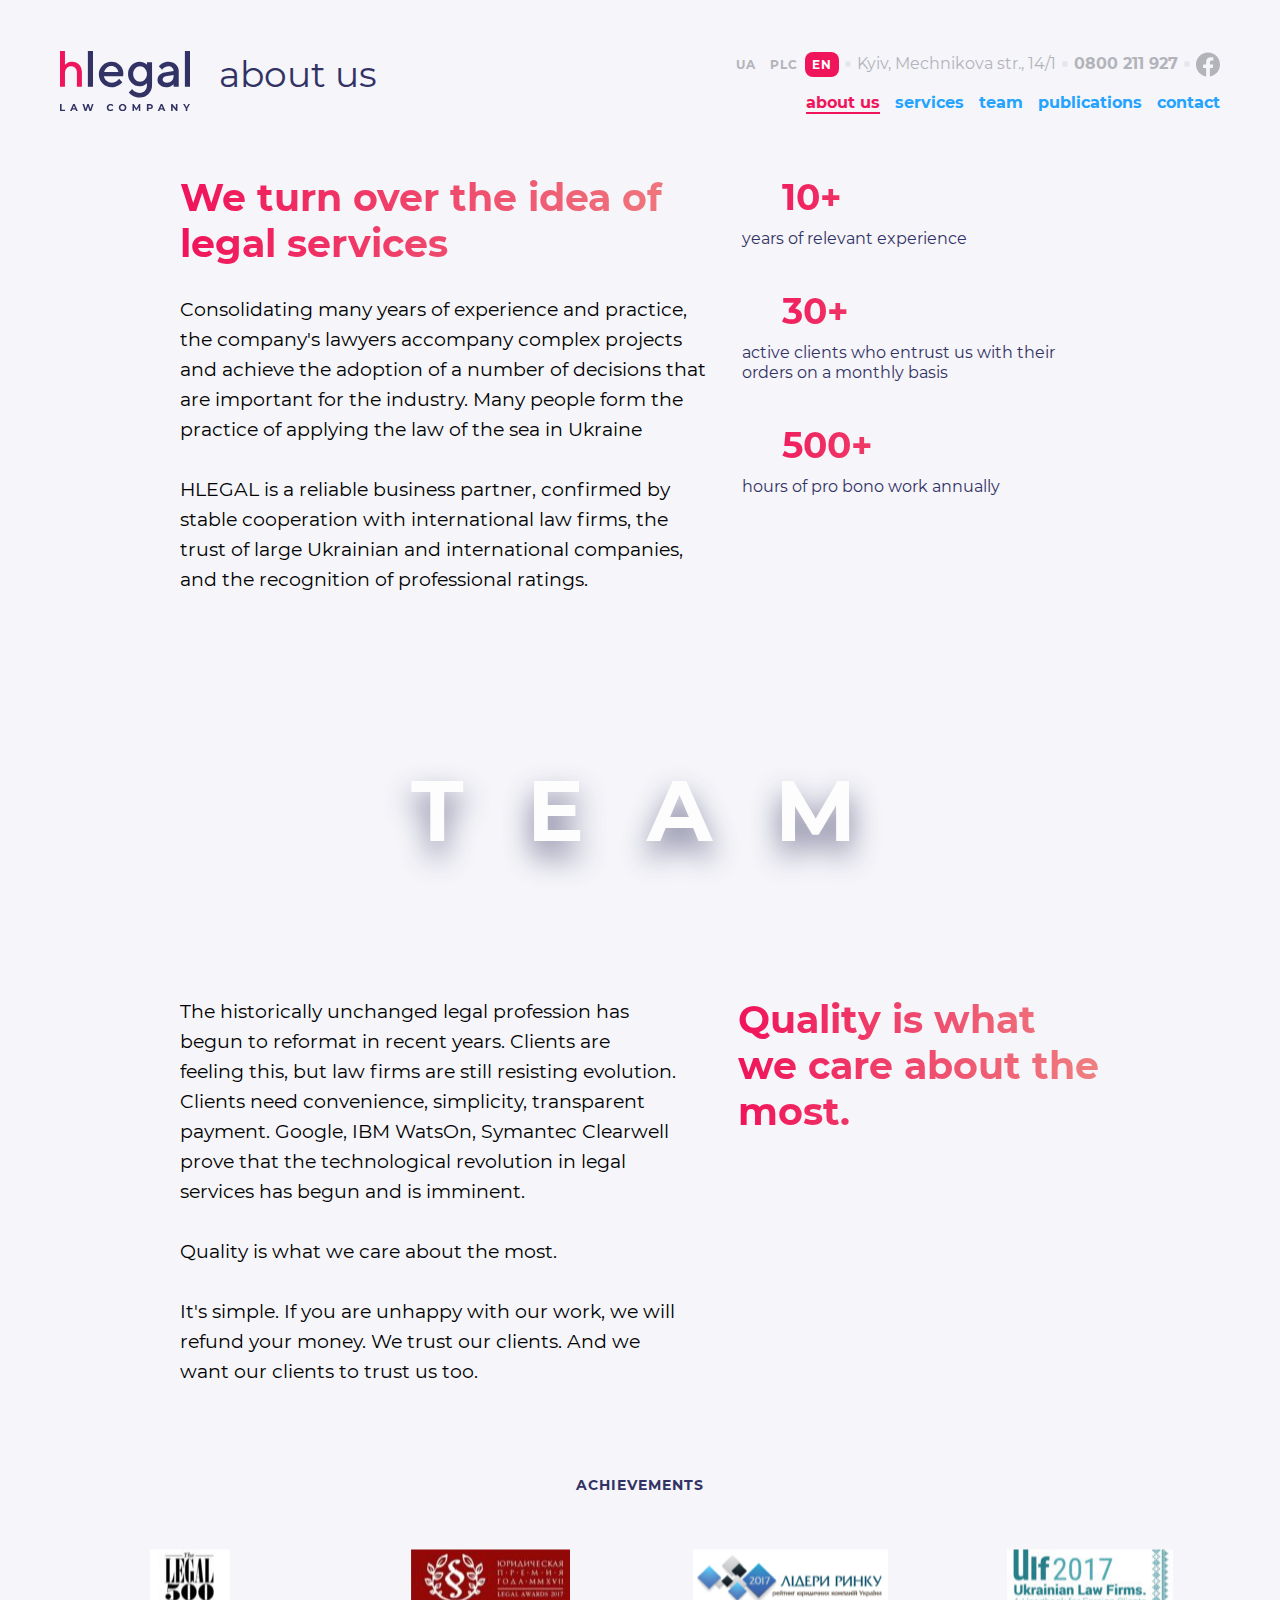
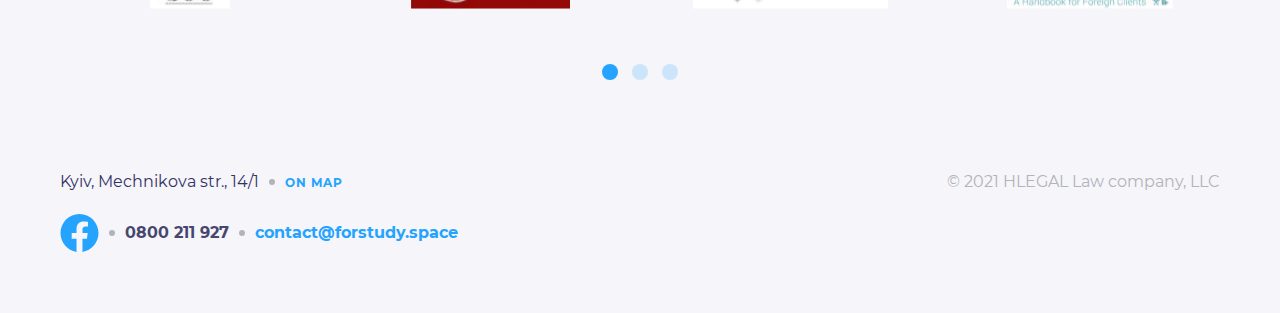
==== commit f9f28da6: "final mb" ====
--- a/app/about.html
+++ b/app/about.html
@@ -12,17 +12,16 @@
         <header class="header">
             <div class="header__top">
                 <div class="header__lang header__lang--white">
-                    <a class="header__lang-item  header__lang-item--active header__lang-item--white" href="#">en</a>
-                    <a class="header__lang-item " href="#">ua</a>
+                    <a class="header__lang-item" href="#">ua</a>
                     <a class="header__lang-item" href="#">plc</a>
+                    <a class="header__lang-item header__lang-item--active" href="#">en</a>
                 </div>
                 <div class="header__adress">Kyiv, Mechnikova str., 14/1</div>
                 <a class="header__phone header__phone--white" href="tel:0800211927">0800 211 927</a>
                 <a class="header__fb header__fb--white" href="#">
                     <svg width="24" height="25" viewBox="0 0 24 25" fill="none" xmlns="http://www.w3.org/2000/svg">
-                        <path d="M24 12.5733C24 5.90541 18.6274 0.5 12 0.5C5.37258 0.5 0 5.90541 0 12.5733C0 18.5995 4.38823 23.5943 10.125 24.5V16.0633H7.07813V12.5733H10.125V9.91343C10.125 6.88755 11.9165 5.21615 14.6576 5.21615C15.9705 5.21615 17.3438 5.45195 17.3438 5.45195V8.42313H15.8306C14.3399 8.42313 13.875 9.35379 13.875 10.3086V12.5733H17.2031L16.6711 16.0633H13.875V24.5C19.6118 23.5943 24 18.5995 24 12.5733Z" fill="#B3B3BA"/>
-                        </svg>
-                          
+                    <path d="M24 12.5733C24 5.90541 18.6274 0.5 12 0.5C5.37258 0.5 0 5.90541 0 12.5733C0 18.5995 4.38823 23.5943 10.125 24.5V16.0633H7.07813V12.5733H10.125V9.91343C10.125 6.88755 11.9165 5.21615 14.6576 5.21615C15.9705 5.21615 17.3438 5.45195 17.3438 5.45195V8.42313H15.8306C14.3399 8.42313 13.875 9.35379 13.875 10.3086V12.5733H17.2031L16.6711 16.0633H13.875V24.5C19.6118 23.5943 24 18.5995 24 12.5733Z" fill="#B3B3BA"/>
+                    </svg>
                 </a>
             </div>
             <div class="header__logos">
@@ -36,11 +35,11 @@
             <nav class="main-menu">
                 <button class="main-menu__btn main-menu__btn--white" type="button"></button>
                 <ul class="main-menu__list">
-                    <li><a class="main-menu__item main-menu__item--accent main-menu__item--white" href="#">about us</a></li>
-                    <li><a class="main-menu__item main-menu__item--white" href="#">services</a></li>
-                    <li><a class="main-menu__item main-menu__item--white" href="#">team</a></li>
-                    <li><a class="main-menu__item main-menu__item--white" href="#">publications</a></li>
-                    <li><a class="main-menu__item main-menu__item--white" href="#">contact</a></li>
+                    <li class="main-menu__item"><a class="main-menu__link main-menu__link--accent" href="#">about us</a></li>
+                    <li class="main-menu__item"><a class="main-menu__link main-menu__link--white" href="#">services</a></li>
+                    <li class="main-menu__item"><a class="main-menu__link main-menu__link--white" href="#">team</a></li>
+                    <li class="main-menu__item"><a class="main-menu__link main-menu__link--white" href="#">publications</a></li>
+                    <li class="main-menu__item"><a class="main-menu__link main-menu__link--white" href="#">contact</a></li>
                 </ul>
             </nav>
         </header>
@@ -69,14 +68,20 @@
                     </div>
                 </div>
             </section>
+        </div>
+        <div class="container container--clients">
             <div class="team-pic">
                 <p>Team</p> 
             </div>
+        </div>
+        <div class="container">
             <div class="main-white__box">
-                <p>The historically unchanged legal profession has begun to reformat in recent years. Clients are feeling this, but law firms are still resisting evolution. Clients need convenience, simplicity, transparent payment. Google, IBM WatsOn, Symantec Clearwell prove that the technological revolution in legal services has begun and is imminent.</p>
-                <p>Quality is what we care about the most.</p>
-                <p>It's simple. If you are unhappy with our work, we will refund your money. We trust our clients. And we want our clients to trust us too.</p>
-                <p>Quality is what we care about the most.</p>
+                <div class="main-white__paragraph">
+                    <p>The historically unchanged legal profession has begun to reformat in recent years. Clients are feeling this, but law firms are still resisting evolution. Clients need convenience, simplicity, transparent payment. Google, IBM WatsOn, Symantec Clearwell prove that the technological revolution in legal services has begun and is imminent.</p>
+                    <p>Quality is what we care about the most.</p>
+                    <p>It's simple. If you are unhappy with our work, we will refund your money. We trust our clients. And we want our clients to trust us too.</p>
+                </div>
+                <p class="main-white__bot">Quality is what we care about the most.</p>
             </div>
             <section class="main-slider">
                 <h2>achievements</h2>
--- a/app/css/style.css
+++ b/app/css/style.css
@@ -266,6 +266,7 @@
   -webkit-box-align: center;
       -ms-flex-align: center;
           align-items: center;
+  padding-top: 6px;
   font-weight: 400;
   font-size: 20px;
   line-height: 24px;
@@ -310,7 +311,7 @@
   }
   .header__adress::before {
     content: '';
-    margin-right: 6px;
+    margin: 0 6px;
     display: inline-block;
     width: 6px;
     height: 6px;
@@ -352,6 +353,22 @@
   .header__logo {
     padding: 30px 0;
     width: 130px;
+  }
+  .header__page {
+    font-weight: 400;
+    font-size: 36px;
+    line-height: 44px;
+    color: #323264;
+    padding-top: 0;
+    padding-bottom: 18px;
+  }
+  .header__page::before {
+    content: '';
+    margin: 0 4px;
+    display: inline-block;
+    background-image: url("../../img/slash-small.svg");
+    width: 21px;
+    height: 47px;
   }
 }
 
@@ -411,30 +428,25 @@
   padding-bottom: 15px;
 }
 
-.main-menu__item {
+.main-menu__link {
   font-weight: 700;
   font-size: 24px;
   line-height: 29px;
   color: #24A3FF;
   text-decoration: none;
-  padding: 7px 0;
-}
-
-.main-menu__item:not(.main-menu__item--accent):hover {
+  border-bottom: 2px solid transparent;
+}
+
+.main-menu__link:not(.main-menu__white--accent):hover {
   color: #0085FF;
 }
 
-.main-menu__item:not(.main-menu__item--accent):active {
+.main-menu__link:not(.main-menu__white--accent):active {
   color: #006CCF;
 }
 
-.main-menu__item--accent {
+.main-menu__link--accent {
   color: #F0145A;
-}
-
-.main-menu__item--active {
-  color: #F0145A;
-  border-bottom: 2px solid #F0145A;
 }
 
 @media screen and (min-width: 768px) {
@@ -462,35 +474,30 @@
   .main-menu__list li:not(:last-child) {
     padding-bottom: 0;
   }
-  .main-menu__item {
-    padding: 0;
-    padding-bottom: 3px;
+  .main-menu__link {
     font-weight: 700;
     font-size: 16px;
     line-height: 20px;
     color: #ffffff;
-  }
-  .main-menu__item:not(.main-menu__item--accent):hover {
-    color: #ffffff;
-    border-bottom: 2px solid #ffffff;
-  }
-  .main-menu__item:not(.main-menu__item--accent):active {
+    font-weight: 700;
+  }
+  .main-menu__link:not(.main-menu__white--accent):hover {
     color: #F0145A;
     border-bottom: 2px solid #F0145A;
   }
-  .main-menu__item--white {
+  .main-menu__link:not(.main-menu__white--accent):active {
+    color: #F0145A;
+    border-bottom: 2px solid #F0145A;
+  }
+  .main-menu__link--accent {
+    color: #F0145A;
+    border-bottom: 2px solid #F0145A;
+  }
+  .main-menu__link--white {
     font-weight: 700;
     font-size: 16px;
     line-height: 20px;
     color: #24A3FF;
-  }
-  .main-menu__item--white:not(.main-menu__item--accent):hover {
-    color: #24A3FF;
-    border-bottom: 2px solid #24A3FF;
-  }
-  .main-menu__item--accent {
-    color: #F0145A;
-    border-bottom: 2px solid #F0145A;
   }
 }
 
@@ -657,6 +664,8 @@
     -webkit-box-align: center;
         -ms-flex-align: center;
             align-items: center;
+    padding-left: 120px;
+    padding-right: 120px;
   }
   .gradient-slider__block {
     width: 439px;
@@ -1429,7 +1438,7 @@
 }
 
 .footer__map {
-  padding-top: 10px;
+  margin-top: 10px;
   font-weight: 700;
   font-size: 12px;
   line-height: 15px;
@@ -1529,7 +1538,7 @@
     -webkit-box-ordinal-group: -1;
         -ms-flex-order: -2;
             order: -2;
-    padding: 0;
+    margin: 0;
   }
   .footer__map::before {
     content: '';
@@ -1602,6 +1611,7 @@
 }
 
 .main-white__padding {
+  padding-top: 28px;
   padding-bottom: 30px;
 }
 
@@ -1642,6 +1652,7 @@
   -webkit-box-align: center;
       -ms-flex-align: center;
           align-items: center;
+  padding-bottom: 10px;
 }
 
 .main-white__num-1::before {
@@ -1661,6 +1672,7 @@
   -webkit-box-align: center;
       -ms-flex-align: center;
           align-items: center;
+  padding-bottom: 10px;
 }
 
 .main-white__num-2::before {
@@ -1680,6 +1692,7 @@
   -webkit-box-align: center;
       -ms-flex-align: center;
           align-items: center;
+  padding-bottom: 10px;
 }
 
 .main-white__num-3::before {
@@ -1696,14 +1709,18 @@
   padding: 30px 15px 60px;
 }
 
-.main-white__box p {
+.main-white__box p:not(:last-child) {
+  padding-bottom: 30px;
+}
+
+.main-white__paragraph p {
   font-weight: 400;
   font-size: 19px;
   line-height: 30px;
   color: #000000;
 }
 
-.main-white__box p:last-child {
+.main-white__bot {
   background: linear-gradient(90.13deg, #F0145A 0.84%, #EF8080 99.96%);
   -webkit-background-clip: text;
   -webkit-text-fill-color: transparent;
@@ -1714,19 +1731,11 @@
   line-height: 37px;
 }
 
-.main-white__box p:not(:last-child) {
-  padding-bottom: 30px;
-}
-
 @media screen and (min-width: 768px) {
   .main-white__intro {
     padding: 60px 0;
   }
-  .main-white__box {
-    padding-right: 0;
-    padding-left: 0;
-  }
-  .main-white__box p:last-child {
+  .main-white__text h4 {
     background: linear-gradient(90.13deg, #F0145A 0.84%, #EF8080 99.96%);
     -webkit-background-clip: text;
     -webkit-text-fill-color: transparent;
@@ -1738,16 +1747,65 @@
     font-size: 38px;
     line-height: 46px;
   }
+  .main-white__info {
+    width: 388px;
+    height: 322px;
+  }
+  .main-white__box {
+    padding-right: 0;
+    padding-left: 0;
+  }
+  .main-white__bot {
+    background: linear-gradient(90.13deg, #F0145A 0.84%, #EF8080 99.96%);
+    -webkit-background-clip: text;
+    -webkit-text-fill-color: transparent;
+    background-clip: text;
+    text-fill-color: transparent;
+    font-weight: 700;
+    font-size: 30px;
+    line-height: 37px;
+    font-size: 38px;
+    line-height: 46px;
+  }
 }
 
 @media screen and (min-width: 1024px) {
   .main-white__intro {
     display: grid;
-    grid-template-columns: 1fr 1fr;
+    grid-template-columns: 2fr 1fr;
     grid-template-rows: 1fr;
   }
   .main-white__info {
+    justify-self: flex-end;
     padding-top: 0;
+  }
+  .main-white__box {
+    display: grid;
+    grid-template-columns: 1fr -webkit-min-content;
+    grid-template-columns: 1fr min-content;
+    grid-template-rows: -webkit-min-content;
+    grid-template-rows: min-content;
+    gap: 60px;
+  }
+  .main-white__paragraph {
+    display: -webkit-box;
+    display: -ms-flexbox;
+    display: flex;
+    -webkit-box-orient: vertical;
+    -webkit-box-direction: normal;
+        -ms-flex-direction: column;
+            flex-direction: column;
+  }
+  .main-white__bot {
+    width: 362px;
+    justify-self: flex-end;
+  }
+}
+
+@media screen and (min-width: 1200px) {
+  .main-white__intro, .main-white__box {
+    padding-left: 120px;
+    padding-right: 120px;
   }
 }
 
@@ -1775,6 +1833,7 @@
 }
 
 .main-slider__box {
+  align-self: stretch;
   display: grid;
   grid-template-columns: 1fr;
   grid-template-rows: -webkit-min-content;
@@ -1820,6 +1879,10 @@
   height: 40px;
 }
 
+.main-slider__item-2--display {
+  display: none;
+}
+
 .main-slider__item-3 {
   display: -webkit-box;
   display: -ms-flexbox;
@@ -1837,6 +1900,10 @@
   height: 40px;
 }
 
+.main-slider__item-3--display {
+  display: none;
+}
+
 .main-slider__item-4 {
   display: -webkit-box;
   display: -ms-flexbox;
@@ -1854,7 +1921,7 @@
   height: 40px;
 }
 
-.main-slider__item--display {
+.main-slider__item-4--display {
   display: none;
 }
 
@@ -1894,7 +1961,7 @@
   }
   .main-slider__box {
     display: grid;
-    grid-template-columns: repeat(4, 132px);
+    grid-template-columns: repeat(4, 1fr);
     grid-template-rows: 90px;
     gap: 40px;
     padding: 30px 0;
@@ -1916,6 +1983,29 @@
   }
 }
 
+@media screen and (min-width: 1024px) {
+  .main-slider__box {
+    grid-template-columns: repeat(4, 1fr);
+    grid-template-rows: 110px;
+  }
+  .main-slider__item-1 img {
+    width: 80px;
+    height: 60px;
+  }
+  .main-slider__item-2 img {
+    width: 159px;
+    height: 60px;
+  }
+  .main-slider__item-3 img {
+    width: 195px;
+    height: 60px;
+  }
+  .main-slider__item-4 img {
+    width: 166px;
+    height: 60px;
+  }
+}
+
 .team-pic {
   display: -webkit-box;
   display: -ms-flexbox;
@@ -1926,9 +2016,9 @@
   -webkit-box-align: center;
       -ms-flex-align: center;
           align-items: center;
-  margin: 0 -15px;
   width: 375px;
   height: 114px;
+  margin: 0 -15px;
   background-image: url(../../img/team-mob.png);
   background-size: cover;
 }
@@ -1944,4 +2034,55 @@
   text-shadow: 0px 15px 30px rgba(40, 40, 86, 0.8);
 }
 
+@media screen and (min-width: 768px) {
+  .team-pic {
+    width: 100%;
+    height: 234px;
+    margin: 0;
+    background-image: url(../../img/team-labtop.png);
+  }
+  .team-pic p {
+    padding-left: 50px;
+    font-weight: 700;
+    font-size: 46px;
+    line-height: 56px;
+    color: #ffffff;
+    letter-spacing: 63px;
+  }
+}
+
+@media screen and (min-width: 1024px) {
+  .team-pic {
+    width: 100%;
+    height: 312px;
+    margin: 0;
+    background-image: url(../../img/team-dasktop.png);
+  }
+  .team-pic p {
+    padding-left: 50px;
+    font-weight: 700;
+    font-size: 85px;
+    line-height: 106px;
+    color: #ffffff;
+    letter-spacing: 63px;
+  }
+}
+
+@media screen and (min-width: 1440px) {
+  .team-pic {
+    width: 100%;
+    height: 438px;
+    margin: 0;
+    background-image: url(../../img/team-big.png);
+  }
+  .team-pic p {
+    padding-left: 50px;
+    font-weight: 700;
+    font-size: 96px;
+    line-height: 117px;
+    color: #ffffff;
+    letter-spacing: 63px;
+  }
+}
+
 /*# sourceMappingURL=style.css.map */
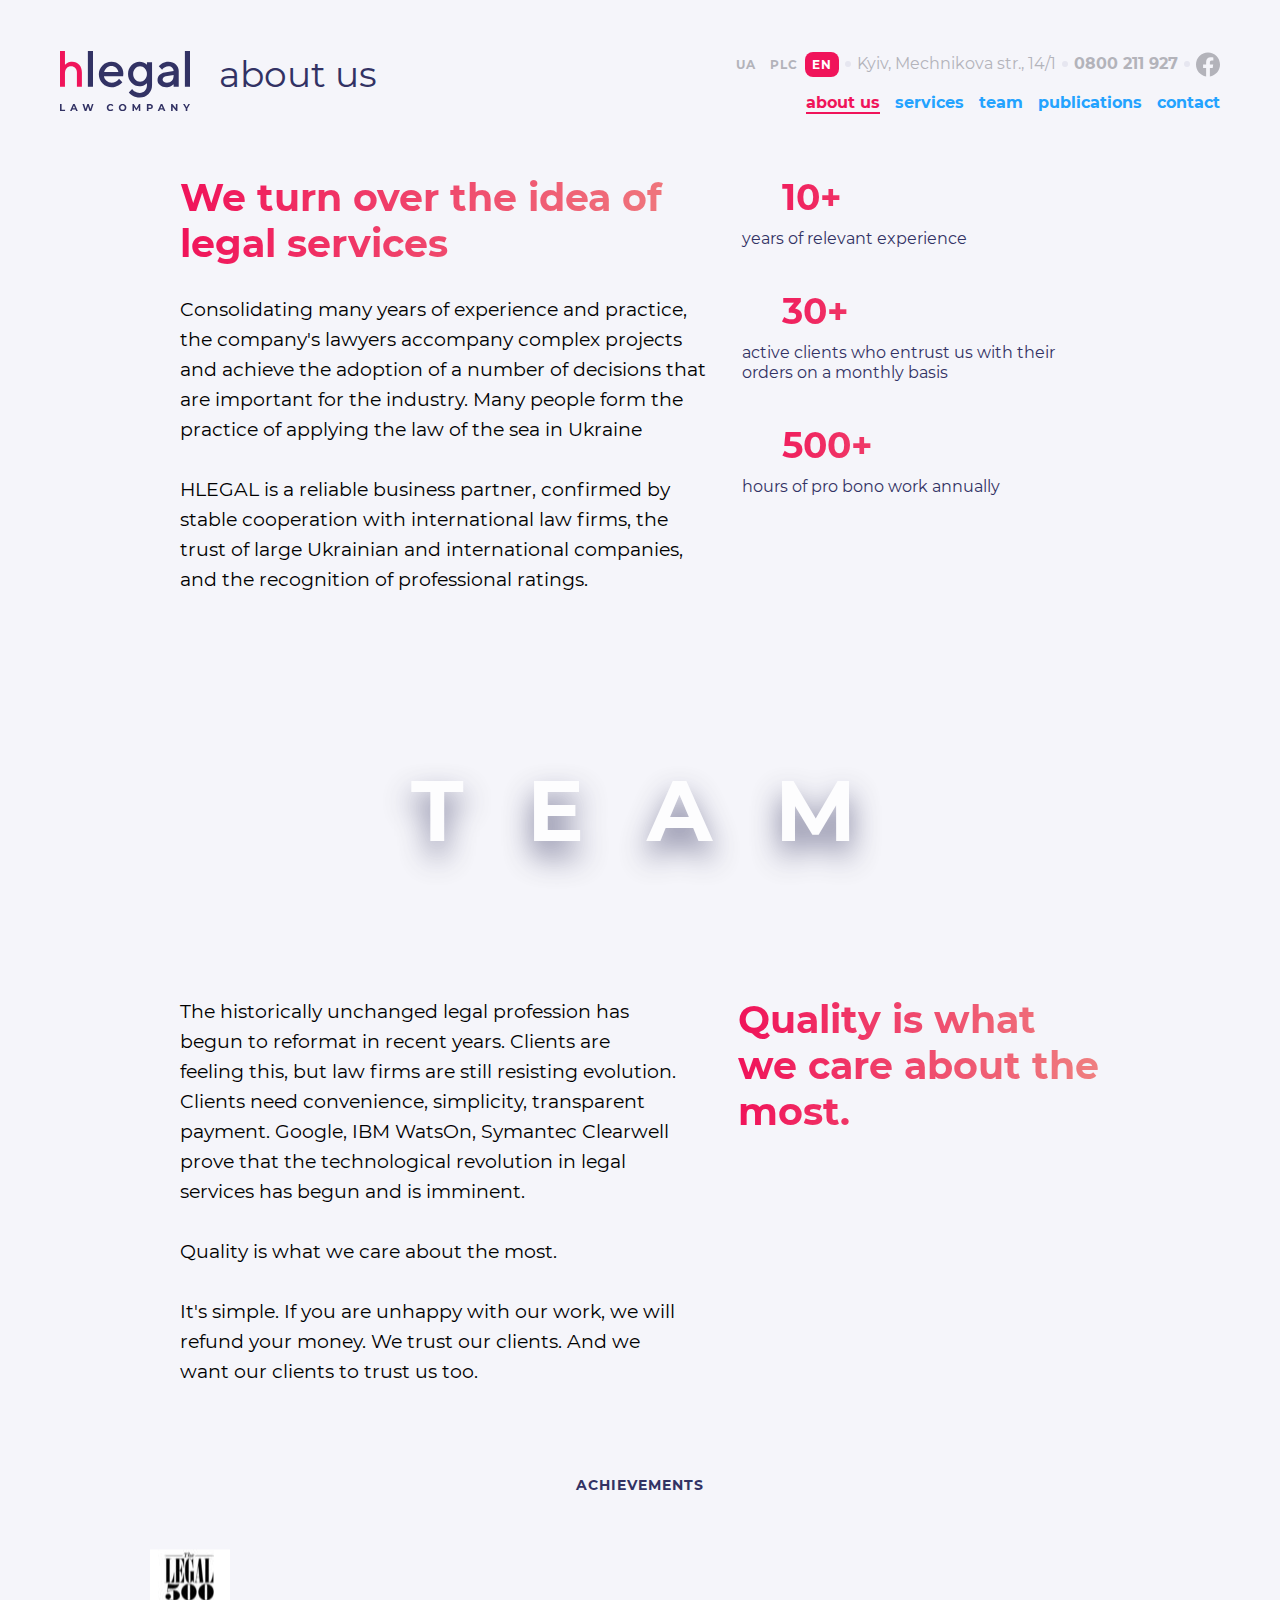
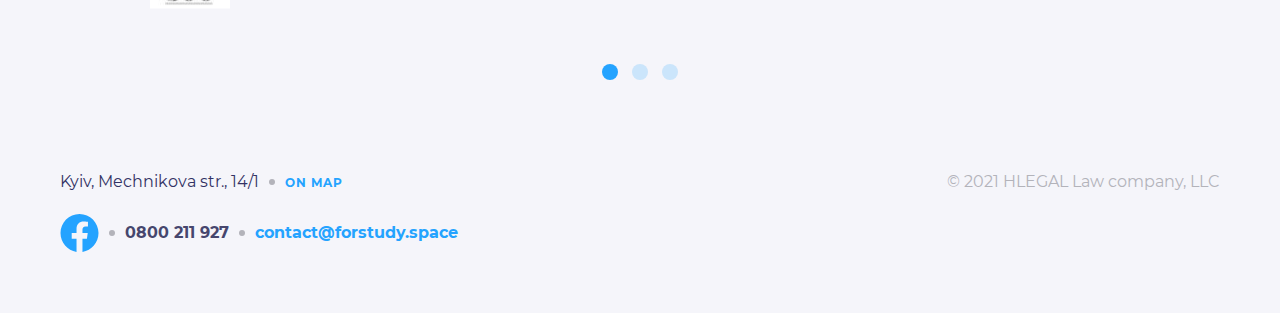
==== commit cc676b75: "final mb" ====
--- a/app/about.html
+++ b/app/about.html
@@ -89,13 +89,13 @@
                     <div class="main-slider__item-1">
                         <img class="img-resonsive"src="./img/legal.png" width="54" height="40" alt="legal">
                     </div>
-                    <div class="main-slider__item-2 main-slider__item--display">
+                    <div class="main-slider__item-2 main-slider__item-2--display">
                         <img class="img-resonsive"src="./img/legal-red.png" width="106" height="40" alt="legal-red">
                     </div>
-                    <div class="main-slider__item-3 main-slider__item--display">
+                    <div class="main-slider__item-3 main-slider__item-3--display">
                         <img class="img-resonsive"src="./img/lider.png" width="130" height="40" alt="lider">
                     </div>
-                    <div class="main-slider__item-4 main-slider__item--display">
+                    <div class="main-slider__item-4 main-slider__item-4--display">
                         <img class="img-resonsive"src="./img/law-firms.png" width="111" height="40" alt="law-firms">
                     </div>
                 </div>
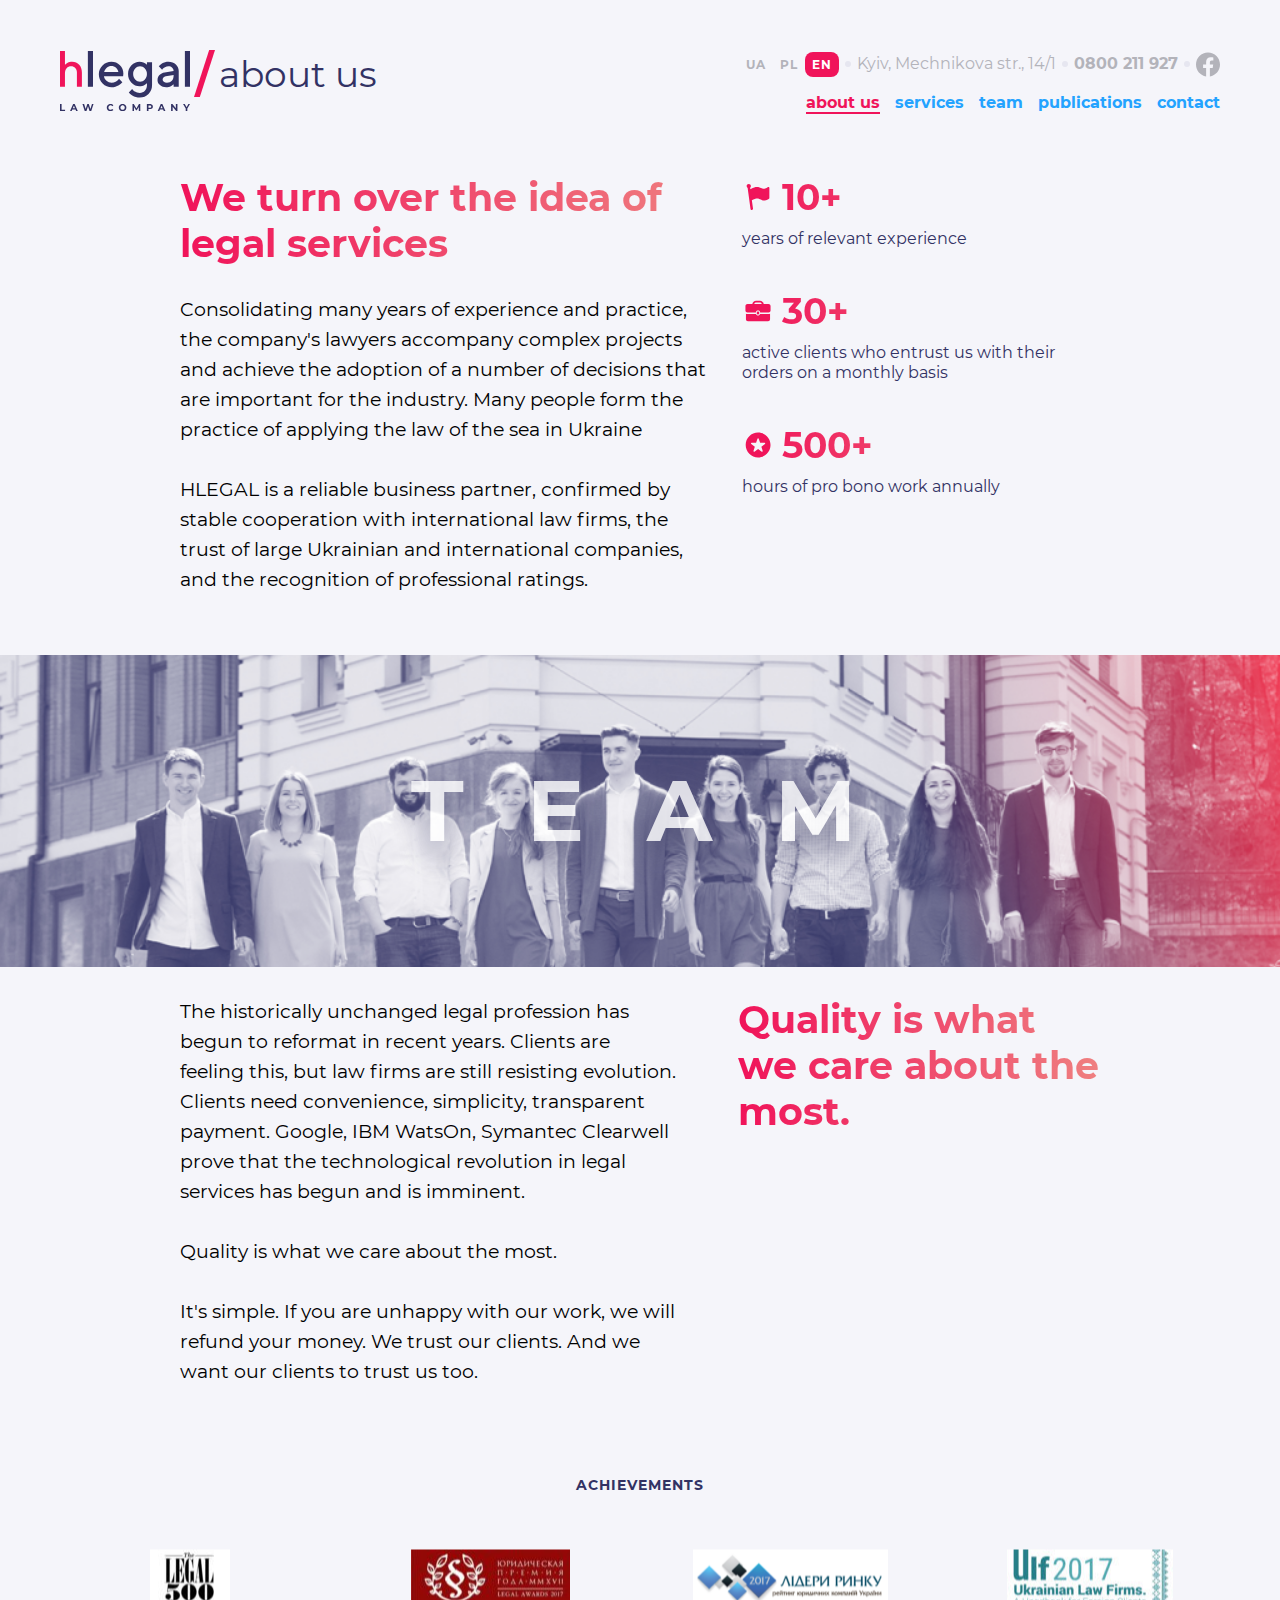
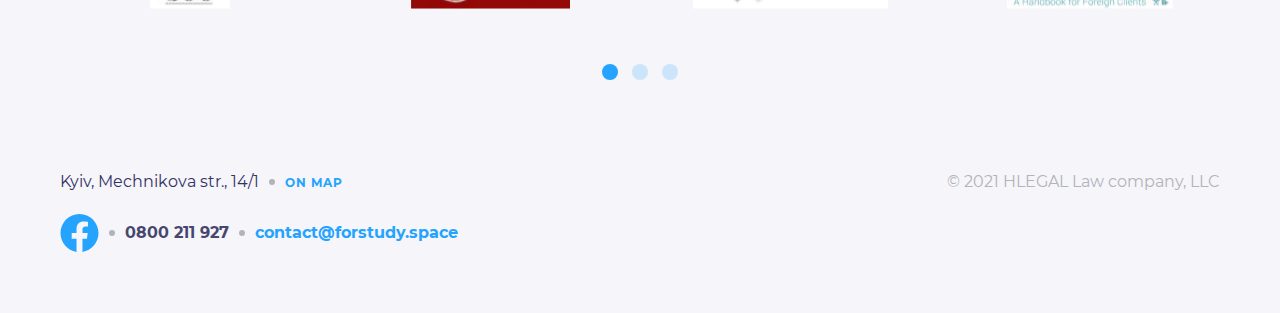
==== commit 0f30643b: "burger" ====
--- a/app/about.html
+++ b/app/about.html
@@ -8,12 +8,13 @@
     <title>Document</title>
 </head>
 <body class="body">
+    <div class="header__overlay"></div> 
     <div class="container">
         <header class="header">
             <div class="header__top">
                 <div class="header__lang header__lang--white">
                     <a class="header__lang-item" href="#">ua</a>
-                    <a class="header__lang-item" href="#">plc</a>
+                    <a class="header__lang-item" href="#">pl</a>
                     <a class="header__lang-item header__lang-item--active" href="#">en</a>
                 </div>
                 <div class="header__adress">Kyiv, Mechnikova str., 14/1</div>
@@ -33,14 +34,24 @@
                 </div>
             </div>
             <nav class="main-menu">
-                <button class="main-menu__btn main-menu__btn--white" type="button"></button>
-                <ul class="main-menu__list">
-                    <li class="main-menu__item"><a class="main-menu__link main-menu__link--accent" href="#">about us</a></li>
-                    <li class="main-menu__item"><a class="main-menu__link main-menu__link--white" href="#">services</a></li>
-                    <li class="main-menu__item"><a class="main-menu__link main-menu__link--white" href="#">team</a></li>
-                    <li class="main-menu__item"><a class="main-menu__link main-menu__link--white" href="#">publications</a></li>
-                    <li class="main-menu__item"><a class="main-menu__link main-menu__link--white" href="#">contact</a></li>
-                </ul>
+                <div class="main-menu__btn main-menu__btn--white">
+                    <span></span>
+                    <span></span>
+                    <span></span>
+                </div>
+                <div class="main-menu__bg">
+                    <div class="main-menu__cross">
+                        <img src="./img/cross.svg" alt="cross">
+                    </div>
+                    <ul class="main-menu__list">
+                        <li class="main-menu__item"><a class="main-menu__link main-menu__link--accent" href="#">about us</a></li>
+                        <li class="main-menu__item"><a class="main-menu__link main-menu__link--white" href="#">services</a></li>
+                        <li class="main-menu__item"><a class="main-menu__link main-menu__link--white" href="#">team</a></li>
+                        <li class="main-menu__item"><a class="main-menu__link main-menu__link--white" href="#">publications</a></li>
+                        <li class="main-menu__item"><a class="main-menu__link main-menu__link--white" href="#">contact</a></li>
+                    </ul>
+                </div>
+                
             </nav>
         </header>
     </div>
@@ -130,4 +141,6 @@
             </div>
         </div>
     </footer>
-</body>+    <script src="js/script.js"></script>
+</body>
+</html>--- a/app/css/style.css
+++ b/app/css/style.css
@@ -24,6 +24,11 @@
   font-style: normal;
   font-weight: 400;
   background: #F5F5FA;
+}
+
+.body.no-scroll {
+  overflow: hidden;
+  height: 100%;
 }
 
 .container {
@@ -68,7 +73,7 @@
 }
 
 .h-bg {
-  background-image: url(../../img/symbol-sm.png);
+  background-image: url(../img/symbol-sm.png);
   background-repeat: no-repeat;
   -o-object-fit: cover;
      object-fit: cover;
@@ -117,7 +122,7 @@
 
 @media screen and (min-width: 768px) {
   .h-bg {
-    background-image: url(../../img/symbol-tabl.png);
+    background-image: url(../img/symbol-tabl.png);
     background-repeat: no-repeat;
     height: 1024px;
   }
@@ -129,7 +134,7 @@
 
 @media screen and (min-width: 1024px) {
   .h-bg {
-    background-image: url(../../img/symbol-lab.png);
+    background-image: url(../img/symbol-lab.png);
     background-position: center top;
     height: 768px;
   }
@@ -148,6 +153,28 @@
   -webkit-box-align: center;
       -ms-flex-align: center;
           align-items: center;
+}
+
+.header__overlay {
+  position: fixed;
+  top: 0;
+  bottom: 0;
+  left: 0;
+  right: 0;
+  width: 100%;
+  height: 100%;
+  background-color: #323264;
+  opacity: 0;
+  visibility: hidden;
+  cursor: pointer;
+  -webkit-transition: all .3s ease;
+  transition: all .3s ease;
+  z-index: 1;
+}
+
+.header__overlay.show {
+  opacity: 0.5;
+  visibility: visible;
 }
 
 .header__top {
@@ -276,7 +303,7 @@
 .header__page::before {
   content: '';
   display: inline-block;
-  background-image: url("../../img/slash-verysmall.svg");
+  background-image: url("../img/slash-verysmall.svg");
   width: 12px;
   height: 26px;
 }
@@ -301,6 +328,9 @@
     padding: 0 15px;
     background: none;
   }
+  .header__overlay {
+    display: none;
+  }
   .header__adress {
     display: -webkit-box;
     display: -ms-flexbox;
@@ -366,7 +396,7 @@
     content: '';
     margin: 0 4px;
     display: inline-block;
-    background-image: url("../../img/slash-small.svg");
+    background-image: url("../img/slash-small.svg");
     width: 21px;
     height: 47px;
   }
@@ -399,32 +429,90 @@
 }
 
 .main-menu__btn {
-  width: 32px;
-  height: 32px;
-  background-image: url(../../img/hamburger-white.png);
-  border: 0;
-  background-color: transparent;
+  width: 18px;
+  height: 12px;
+  position: relative;
   cursor: pointer;
 }
 
-.main-menu__btn--white {
-  background-image: url(../../img/hamburger.png);
-}
-
-.main-menu__list {
+.main-menu__btn span {
+  display: block;
+  width: 100%;
+  height: 2px;
+  background-color: #ffffff;
+  position: absolute;
+  -webkit-transition: all .3s ease;
+  transition: all .3s ease;
+}
+
+.main-menu__btn--white span {
+  background-color: #323264;
+}
+
+.main-menu__btn span:nth-child(1) {
+  top: 0;
+}
+
+.main-menu__btn span:nth-child(2) {
+  top: 50%;
+  -webkit-transform: translateY(-50%);
+          transform: translateY(-50%);
+}
+
+.main-menu__btn span:nth-child(3) {
+  bottom: 0;
+}
+
+.main-menu__btn.show {
+  display: none;
+}
+
+.main-menu__bg {
+  display: -webkit-box;
+  display: -ms-flexbox;
+  display: flex;
+  -webkit-box-orient: vertical;
+  -webkit-box-direction: normal;
+      -ms-flex-direction: column;
+          flex-direction: column;
+  z-index: 2;
   position: absolute;
   right: 0;
   top: 102px;
   width: 100%;
-  list-style: none;
-  padding: 64px 12px 12px 12px;
+  padding: 12px;
   text-align: center;
   background: #FFFFFF;
   border-radius: 12px 12px 0px 0px;
-  display: none;
-}
-
-.main-menu__list li:not(:last-child) {
+  -webkit-transform: translateX(-100%);
+          transform: translateX(-100%);
+  opacity: 0;
+  visibility: hidden;
+  -webkit-transition: all .3s ease;
+  transition: all .3s ease;
+}
+
+.main-menu__bg.show {
+  -webkit-transform: translateX(0);
+          transform: translateX(0);
+  opacity: 1;
+  visibility: visible;
+}
+
+.main-menu__cross {
+  -ms-flex-item-align: end;
+      align-self: flex-end;
+  width: 32px;
+  height: 32px;
+}
+
+.main-menu__list {
+  padding-top: 20px;
+  list-style: none;
+  padding-left: 0;
+}
+
+.main-menu__item:not(:last-child) {
   padding-bottom: 15px;
 }
 
@@ -437,11 +525,11 @@
   border-bottom: 2px solid transparent;
 }
 
-.main-menu__link:not(.main-menu__white--accent):hover {
+.main-menu__link:not(.main-menu__link--accent):hover {
   color: #0085FF;
 }
 
-.main-menu__link:not(.main-menu__white--accent):active {
+.main-menu__link:not(.main-menu__link--accent):active {
   color: #006CCF;
 }
 
@@ -453,10 +541,20 @@
   .main-menu__btn {
     display: none;
   }
+  .main-menu__cross {
+    display: none;
+  }
+  .main-menu__bg {
+    position: relative;
+    top: 0;
+    padding: 0;
+    -webkit-transform: translateX(0);
+            transform: translateX(0);
+    opacity: 1;
+    visibility: visible;
+    background-color: transparent;
+  }
   .main-menu__list {
-    position: relative;
-    right: 0;
-    top: 0;
     display: -webkit-box;
     display: -ms-flexbox;
     display: flex;
@@ -467,11 +565,11 @@
     border-radius: 0;
     padding: 0;
   }
-  .main-menu__list li {
+  .main-menu__item {
     margin-right: 15px;
     padding: 0;
   }
-  .main-menu__list li:not(:last-child) {
+  .main-menu__item:not(:last-child) {
     padding-bottom: 0;
   }
   .main-menu__link {
@@ -481,11 +579,11 @@
     color: #ffffff;
     font-weight: 700;
   }
-  .main-menu__link:not(.main-menu__white--accent):hover {
+  .main-menu__link:not(.main-menu__link--accent):hover {
     color: #F0145A;
     border-bottom: 2px solid #F0145A;
   }
-  .main-menu__link:not(.main-menu__white--accent):active {
+  .main-menu__link:not(.main-menu__link--accent):active {
     color: #F0145A;
     border-bottom: 2px solid #F0145A;
   }
@@ -511,7 +609,7 @@
         -ms-flex-pack: end;
             justify-content: flex-end;
   }
-  .main-menu li:last-child {
+  .main-menu__item:last-child {
     margin-right: 0;
   }
 }
@@ -664,8 +762,6 @@
     -webkit-box-align: center;
         -ms-flex-align: center;
             align-items: center;
-    padding-left: 120px;
-    padding-right: 120px;
   }
   .gradient-slider__block {
     width: 439px;
@@ -694,6 +790,13 @@
   }
 }
 
+@media screen and (min-width: 1440px) {
+  .gradient-slider {
+    padding-left: 120px;
+    padding-right: 120px;
+  }
+}
+
 .gradient-content {
   display: -webkit-box;
   display: -ms-flexbox;
@@ -1255,6 +1358,10 @@
   border: 3px solid #F0145A;
   border-left: 0;
   border-top: 0;
+}
+
+.main-content__item {
+  background-color: #ffffff;
 }
 
 .main-content__item img {
@@ -1661,7 +1768,7 @@
   padding-right: 8px;
   width: 32px;
   height: 32px;
-  background-image: url(../../img/flag.svg);
+  background-image: url(../img/flag.svg);
   background-repeat: no-repeat;
 }
 
@@ -1681,7 +1788,7 @@
   padding-right: 8px;
   width: 32px;
   height: 32px;
-  background-image: url(../../img/case.svg);
+  background-image: url(../img/case.svg);
   background-repeat: no-repeat;
 }
 
@@ -1701,7 +1808,7 @@
   padding-right: 8px;
   width: 32px;
   height: 32px;
-  background-image: url(../../img/star.svg);
+  background-image: url(../img/star.svg);
   background-repeat: no-repeat;
 }
 
@@ -1966,10 +2073,7 @@
     gap: 40px;
     padding: 30px 0;
   }
-  .main-slider__box img {
-    display: block;
-  }
-  .main-slider__item--display {
+  .main-slider__item-2--display, .main-slider__item-3--display, .main-slider__item-4--display {
     display: -webkit-box;
     display: -ms-flexbox;
     display: flex;
@@ -2019,7 +2123,7 @@
   width: 375px;
   height: 114px;
   margin: 0 -15px;
-  background-image: url(../../img/team-mob.png);
+  background-image: url(../img/team-mob.png);
   background-size: cover;
 }
 
@@ -2039,7 +2143,7 @@
     width: 100%;
     height: 234px;
     margin: 0;
-    background-image: url(../../img/team-labtop.png);
+    background-image: url(../img/team-labtop.png);
   }
   .team-pic p {
     padding-left: 50px;
@@ -2056,7 +2160,7 @@
     width: 100%;
     height: 312px;
     margin: 0;
-    background-image: url(../../img/team-dasktop.png);
+    background-image: url(../img/team-dasktop.png);
   }
   .team-pic p {
     padding-left: 50px;
@@ -2073,7 +2177,7 @@
     width: 100%;
     height: 438px;
     margin: 0;
-    background-image: url(../../img/team-big.png);
+    background-image: url(../img/team-big.png);
   }
   .team-pic p {
     padding-left: 50px;
